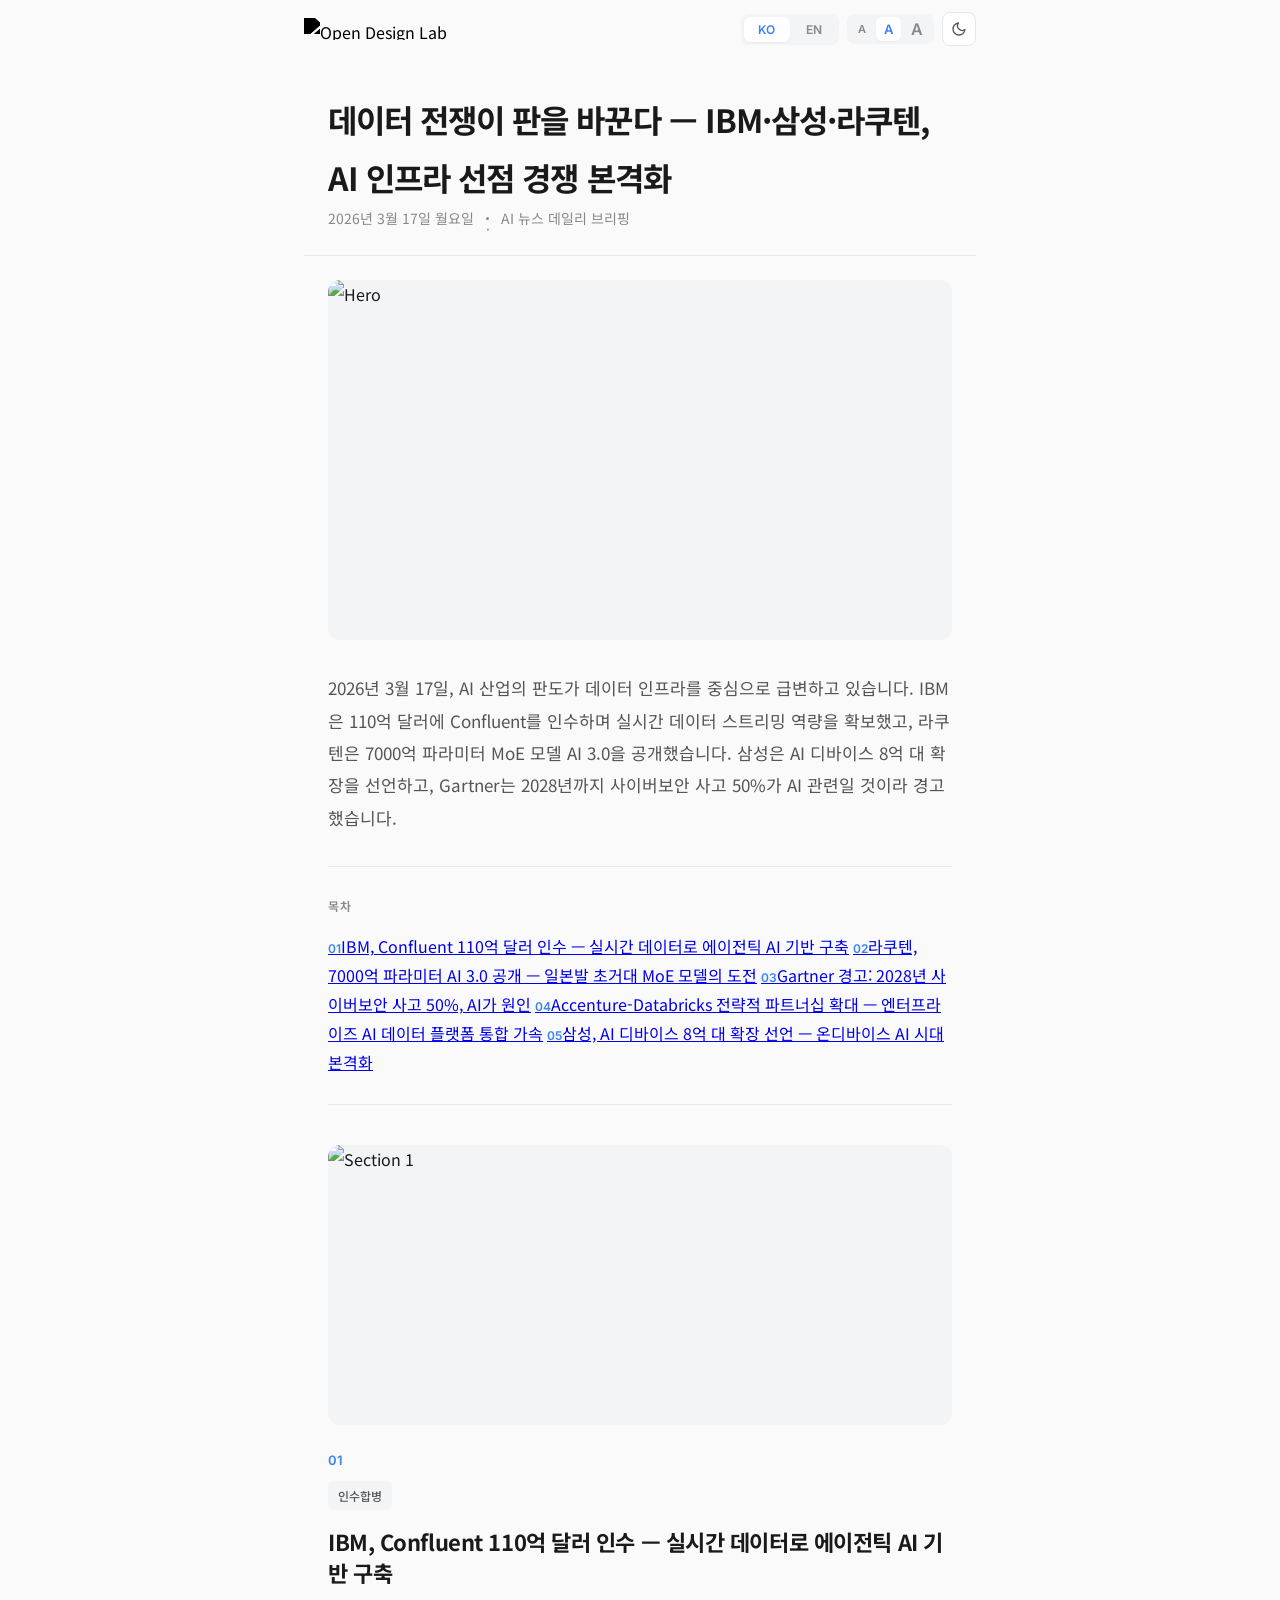
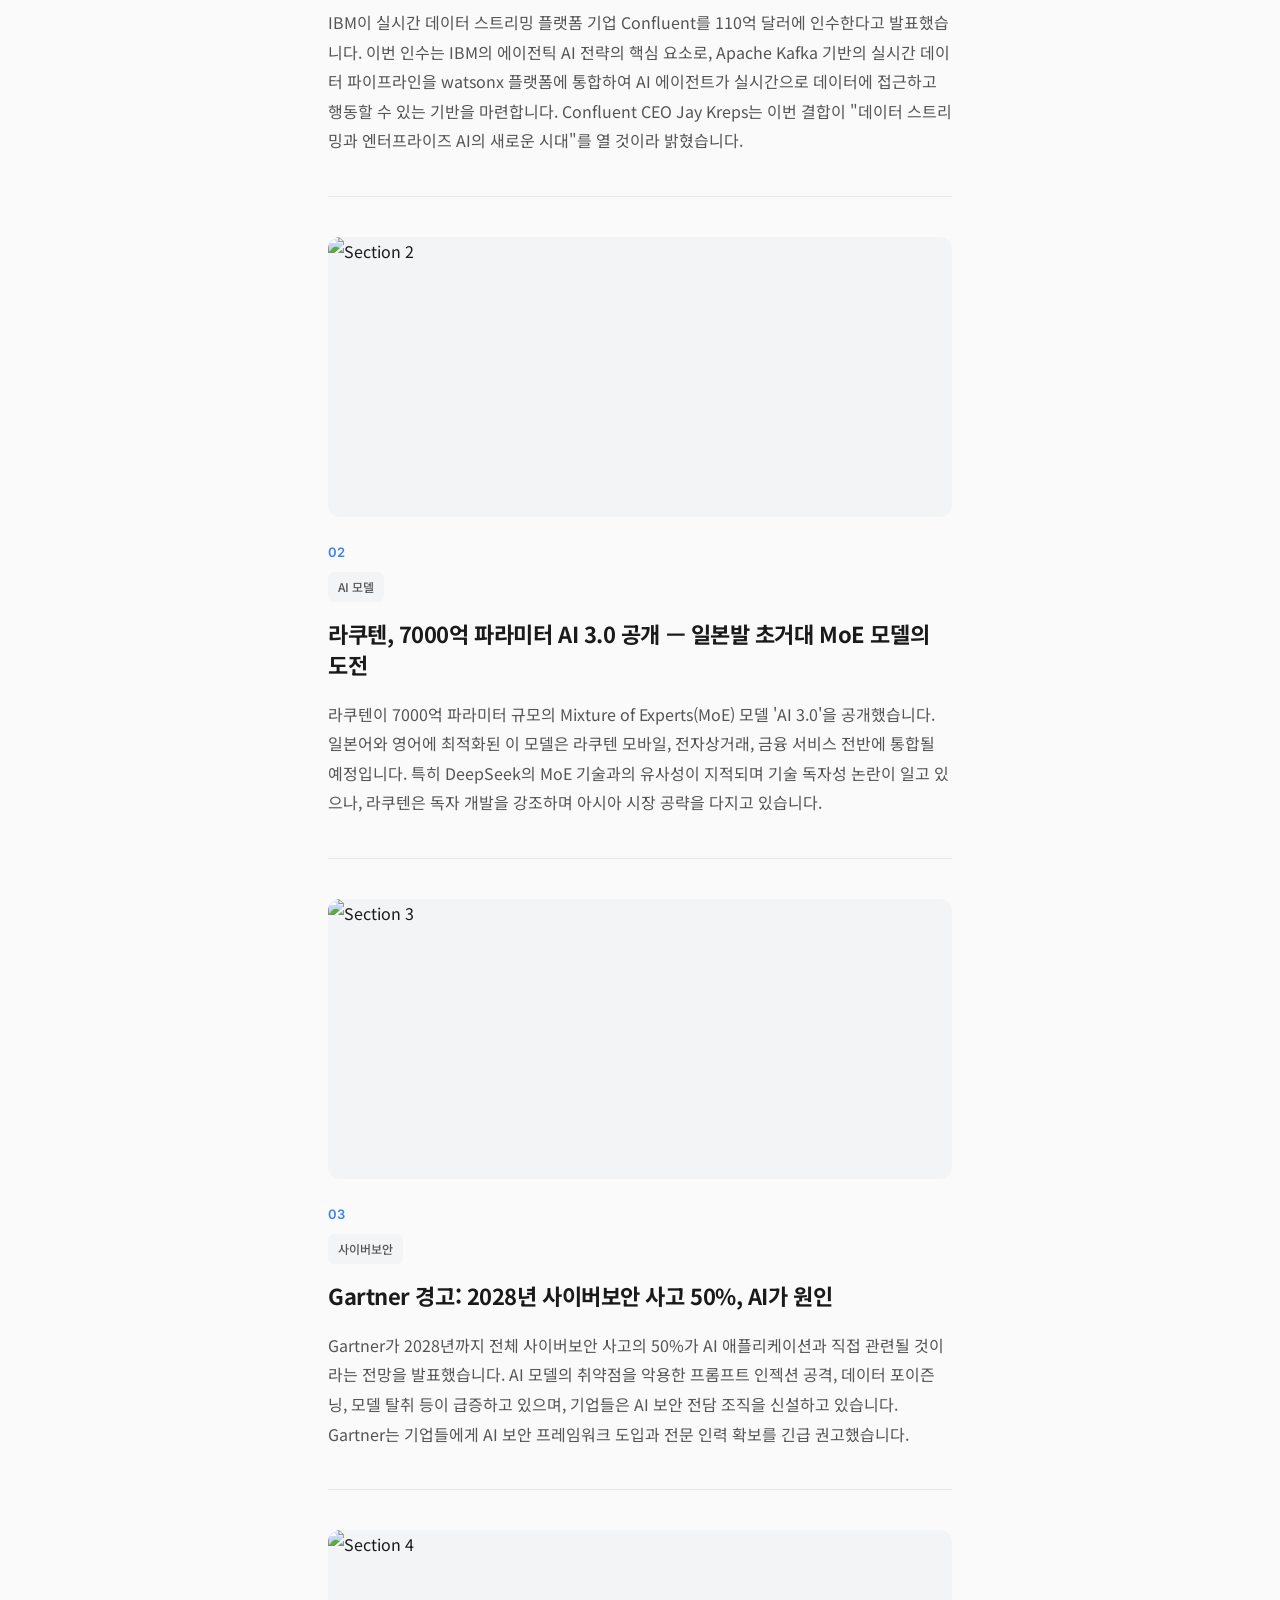
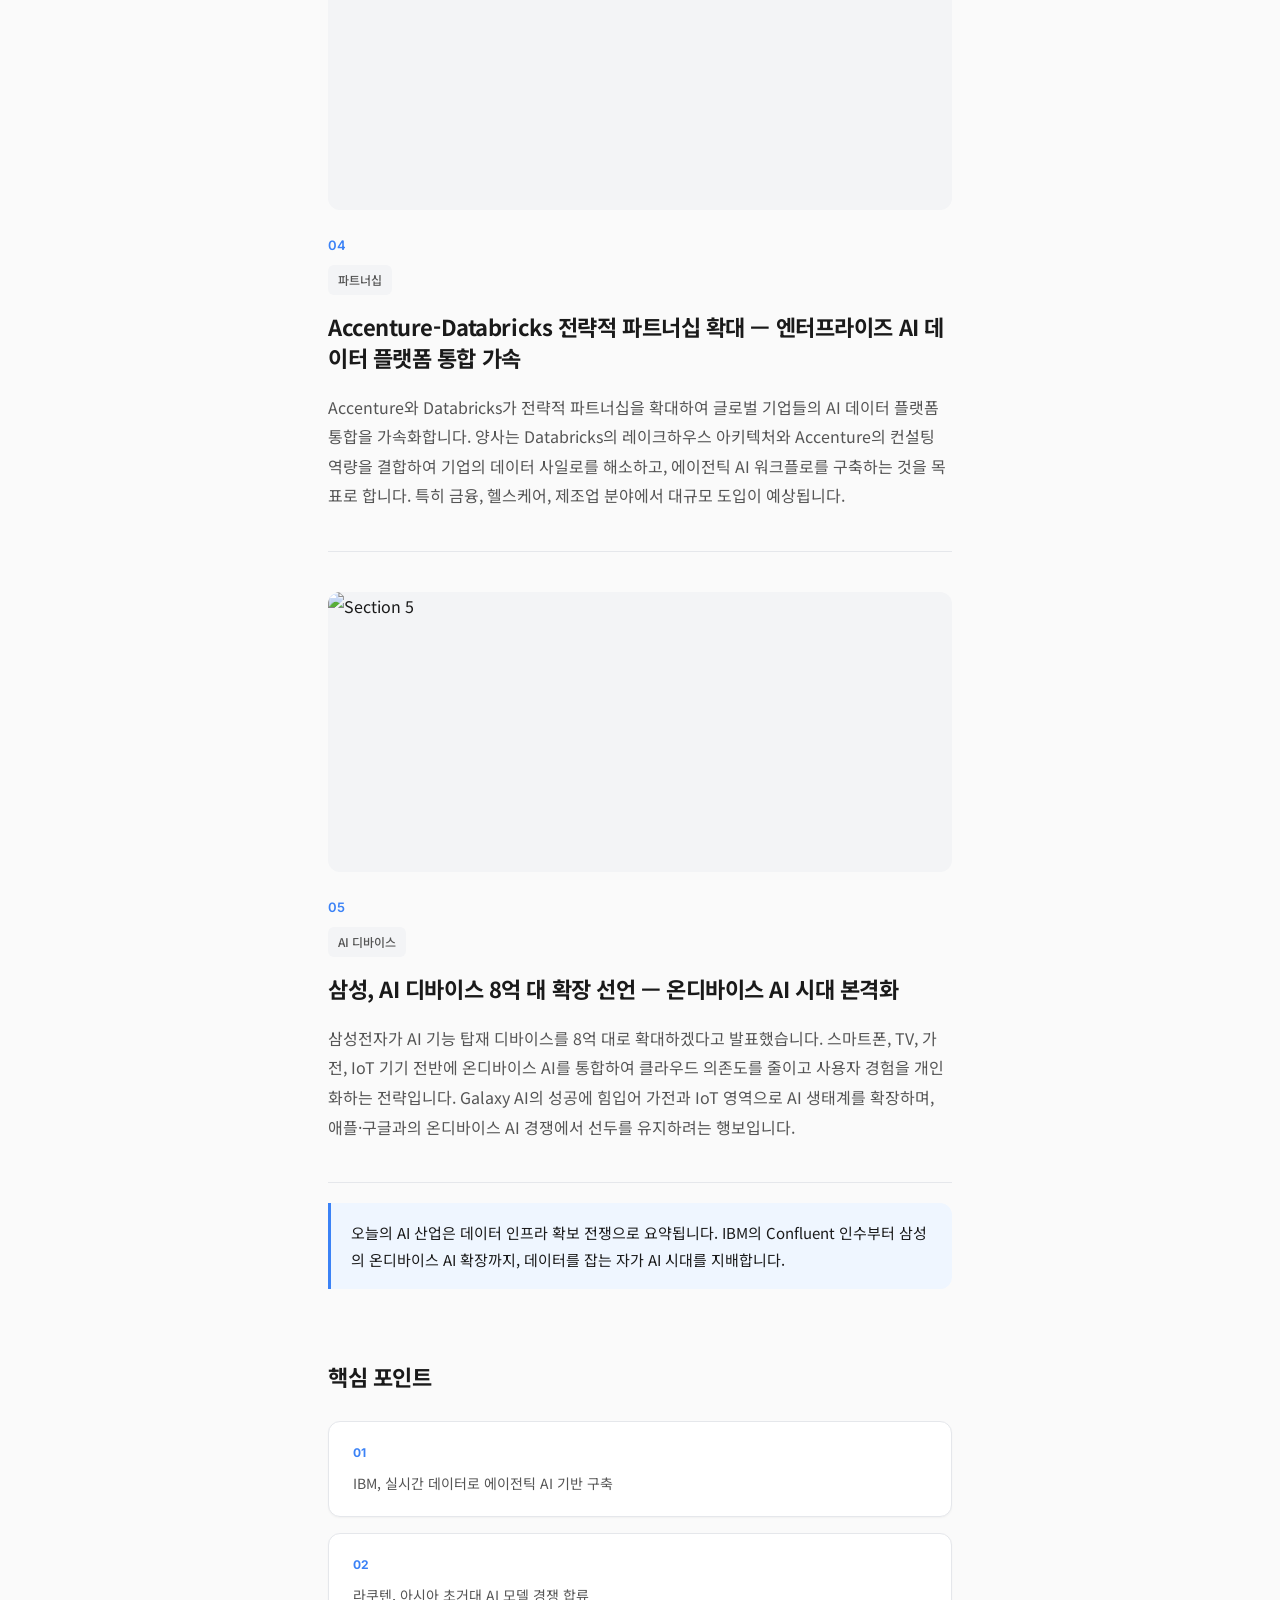
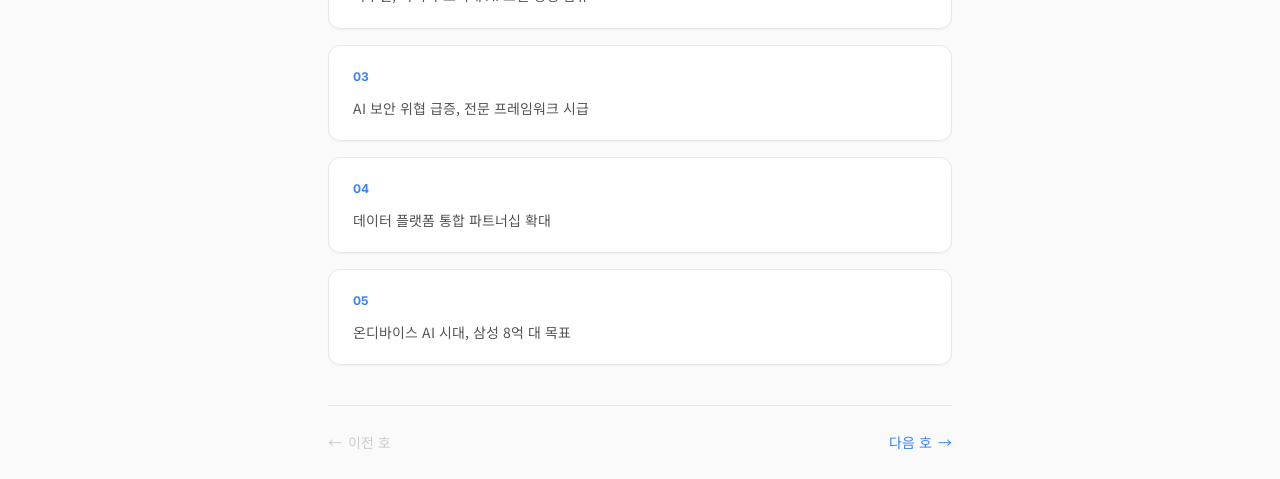
==== 2026_03_17_AI_Daily.html @ b3a2ff87 "Add Mar 17 newsletter" ====
<!DOCTYPE html>
<html lang="ko">
<head>
  <meta charset="UTF-8">
  <meta name="viewport" content="width=device-width, initial-scale=1.0">
  <title>데이터 전쟁이 판을 바꾼다 — IBM·삼성·라쿠텐, AI 인프라 선점 경쟁 본격화 | 2026.3.17</title>
  <script>
    (function(){
      var t = localStorage.getItem('odl-theme') || (window.matchMedia('(prefers-color-scheme: dark)').matches ? 'dark' : 'light');
      document.documentElement.setAttribute('data-theme', t);
    })();
  </script>
  <style>
    @import url('https://fonts.googleapis.com/css2?family=Noto+Sans+KR:wght@300;400;500;600;700&family=Inter:wght@300;400;500;600;700&display=swap');

    :root, [data-theme="light"] {
      --bg: #fafafa; --surface: #ffffff; --text-primary: #1a1a1a; --text-secondary: #555555;
      --text-tertiary: #888888; --accent: #3b82f6; --accent-light: #eff6ff; --border: #e5e7eb;
      --tag-bg: #f3f4f6; --radius: 12px; --shadow-sm: 0 1px 2px rgba(0,0,0,0.04);
      --shadow-md: 0 4px 16px rgba(0,0,0,0.06); --img-brightness: 1;
    }
    [data-theme="dark"] {
      --bg: #111113; --surface: #1c1c1f; --text-primary: #e4e4e7; --text-secondary: #a1a1aa;
      --text-tertiary: #71717a; --accent: #60a5fa; --accent-light: rgba(96,165,250,0.1);
      --border: #27272a; --tag-bg: #27272a; --shadow-sm: 0 1px 2px rgba(0,0,0,0.2);
      --shadow-md: 0 4px 16px rgba(0,0,0,0.3); --img-brightness: 0.85;
    }

    * { margin: 0; padding: 0; box-sizing: border-box; }
    body { font-family: 'Noto Sans KR','Inter',-apple-system,BlinkMacSystemFont,sans-serif; background: var(--bg); color: var(--text-primary); line-height: 1.8; -webkit-font-smoothing: antialiased; transition: background 0.3s, color 0.3s; }
    .container { max-width: 720px; margin: 0 auto; padding: 0 24px; }

    .lang-toggle { display: flex; background: var(--tag-bg); border-radius: 8px; padding: 3px; gap: 2px; transition: background 0.3s; }
    .lang-btn { font-family: 'Inter',sans-serif; font-size: 12px; font-weight: 600; padding: 5px 14px; border: none; border-radius: 6px; cursor: pointer; background: transparent; color: var(--text-tertiary); transition: all 0.2s; letter-spacing: 0.02em; }
    .lang-btn.active { background: var(--surface); color: var(--accent); box-shadow: var(--shadow-sm); }
    .lang-btn:hover:not(.active) { color: var(--text-primary); }

    .theme-btn { width: 34px; height: 34px; border: 1px solid var(--border); border-radius: 8px; background: var(--surface); color: var(--text-secondary); cursor: pointer; display: flex; align-items: center; justify-content: center; transition: all 0.2s; flex-shrink: 0; }
    .theme-btn:hover { color: var(--accent); border-color: var(--accent); }
    .theme-btn svg { width: 16px; height: 16px; }
    .theme-icon-moon, .theme-icon-sun { display: none; }
    [data-theme="light"] .theme-icon-moon { display: block; }
    [data-theme="dark"] .theme-icon-sun { display: block; }

    .font-toggle { display: flex; background: var(--tag-bg); border-radius: 8px; padding: 3px; gap: 2px; transition: background 0.3s; }
    .font-btn { font-family: 'Inter',sans-serif; font-weight: 600; padding: 4px 8px; border: none; border-radius: 6px; cursor: pointer; background: transparent; color: var(--text-tertiary); transition: all 0.2s; line-height: 1; }
    .font-btn.active { background: var(--surface); color: var(--accent); box-shadow: var(--shadow-sm); }
    .font-btn:hover:not(.active) { color: var(--text-primary); }
    .font-btn-s { font-size: 11px; } .font-btn-m { font-size: 13px; } .font-btn-l { font-size: 16px; }
    html { font-size: 16px; } html.fs-small { font-size: 14px; } html.fs-medium { font-size: 16px; } html.fs-large { font-size: 18px; }

    .header-controls { display: flex; align-items: center; gap: 8px; }

    .topbar { position: sticky; top: 0; z-index: 1000; background: var(--bg); border-bottom: 1px solid transparent; transition: background 0.3s, border-color 0.25s, box-shadow 0.25s; }
    .topbar.scrolled { border-bottom-color: var(--border); box-shadow: 0 1px 8px rgba(0,0,0,0.06); }
    [data-theme="dark"] .topbar.scrolled { box-shadow: 0 1px 8px rgba(0,0,0,0.25); }
    .topbar-inner { max-width: 720px; margin: 0 auto; padding: 12px 24px; display: flex; align-items: center; justify-content: space-between; }
    .header-left { display: flex; align-items: center; gap: 12px; }

    .en { display: none; } .ko { display: inline; }
    p.en, div.en, h1.en, h2.en, h3.en, li.en, span.en { display: none; }
    p.ko, div.ko, h1.ko, h2.ko, h3.ko, li.ko, span.ko { display: block; }
    span.ko { display: inline; } h1.ko, h2.ko, h3.ko { display: block; }
    body.lang-en .en { display: inline; } body.lang-en .ko { display: none !important; }
    body.lang-en p.en, body.lang-en div.en, body.lang-en h1.en, body.lang-en h2.en, body.lang-en h3.en { display: block; }
    body.lang-en li.en { display: flex; } body.lang-en span.en { display: inline; }
    body.lang-en p.ko, body.lang-en div.ko, body.lang-en h1.ko, body.lang-en h2.ko, body.lang-en h3.ko, body.lang-en li.ko, body.lang-en span.ko { display: none !important; }

    header { border-bottom: 1px solid var(--border); padding: 32px 0 24px; }
    .header-top { display: flex; align-items: center; justify-content: space-between; margin-bottom: 24px; }
    .logo { display: flex; align-items: center; text-decoration: none; }
    .logo img { height: 22px; width: auto; transition: filter 0.3s; }
    [data-theme="light"] .logo img { filter: brightness(0) saturate(100%); }
    [data-theme="dark"] .logo img { filter: none; }
.header-title { font-size: 2rem; font-weight: 700; line-height: 1.3; letter-spacing: -0.03em; margin-bottom: 12px; }
    .header-meta { font-size: 14px; color: var(--text-tertiary); display: flex; align-items: center; gap: 12px; }
    .header-meta .dot { width: 3px; height: 3px; border-radius: 50%; background: var(--text-tertiary); }

    .lead { padding: 32px 0; border-bottom: 1px solid var(--border); }
    .lead p { font-size: 1.0625rem; color: var(--text-secondary); line-height: 1.9; }
    .toc { padding: 28px 0; border-bottom: 1px solid var(--border); }
    .toc-title { font-size: 12px; font-weight: 600; text-transform: uppercase; letter-spacing: 0.08em; color: var(--text-tertiary); margin-bottom: 16px; }
    .toc-list { list-style: none; display: flex; flex-direction: column; gap: 10px; }
    .toc-list li { display: flex; align-items: baseline; gap: 12px; }
    .toc-num { font-family: 'Inter',sans-serif; font-size: 12px; font-weight: 600; color: var(--accent); min-width: 20px; }
    .toc-list a { font-size: 0.9375rem; color: var(--text-primary); text-decoration: none; transition: color 0.15s; }
    .toc-list a:hover { color: var(--accent); }
    .section { padding: 40px 0; border-bottom: 1px solid var(--border); }
    .section:last-of-type { border-bottom: none; }
    .section-num { font-family: 'Inter',sans-serif; font-size: 13px; font-weight: 600; color: var(--accent); margin-bottom: 8px; }
    .section h2 { font-size: 1.375rem; font-weight: 700; letter-spacing: -0.02em; margin-bottom: 20px; line-height: 1.4; }
    .section p { font-size: 1rem; color: var(--text-secondary); margin-bottom: 16px; line-height: 1.85; }
    .section p:last-child { margin-bottom: 0; }
    .highlight-box { background: var(--accent-light); border-left: 3px solid var(--accent); padding: 16px 20px; border-radius: 0 var(--radius) var(--radius) 0; margin: 20px 0; transition: background 0.3s; }
    .highlight-box p { color: var(--text-primary); font-size: 0.9375rem; margin-bottom: 0; }
    .tag-row { display: flex; flex-wrap: wrap; gap: 8px; margin-bottom: 16px; }
    .tag { font-size: 12px; font-weight: 500; color: var(--text-secondary); background: var(--tag-bg); padding: 4px 10px; border-radius: 6px; }
    .takeaway { padding: 48px 0 40px; }
    .takeaway h2 { font-size: 1.375rem; font-weight: 700; letter-spacing: -0.02em; margin-bottom: 24px; }
    .takeaway-grid { display: grid; gap: 16px; }
    .takeaway-card { background: var(--surface); border: 1px solid var(--border); border-radius: var(--radius); padding: 20px 24px; box-shadow: var(--shadow-sm); transition: background 0.3s, border-color 0.3s, box-shadow 0.3s; }
    .takeaway-card .card-num { font-family: 'Inter',sans-serif; font-size: 12px; font-weight: 700; color: var(--accent); margin-bottom: 8px; }
    .takeaway-card h3 { font-size: 1rem; font-weight: 600; margin-bottom: 8px; line-height: 1.4; }
    .takeaway-card p { font-size: 0.875rem; color: var(--text-secondary); line-height: 1.75; }
    footer { border-top: 1px solid var(--border); padding: 32px 0; text-align: center; }
    footer p { font-size: 13px; color: var(--text-tertiary); line-height: 1.7; }
    footer a { color: var(--accent); text-decoration: none; }
    .nav-issues { display: flex; justify-content: space-between; align-items: center; padding: 24px 0; border-top: 1px solid var(--border); margin-top: 0; }
    .nav-link { font-size: 14px; color: var(--accent); text-decoration: none; display: flex; align-items: center; gap: 6px; transition: opacity 0.2s; }
    .nav-link:hover { opacity: 0.7; }
    .nav-link.disabled { color: var(--text-tertiary); pointer-events: none; opacity: 0.4; }
    .section-img { width: 100%; height: 280px; object-fit: cover; border-radius: var(--radius); margin-bottom: 24px; display: block; background: var(--tag-bg); filter: brightness(var(--img-brightness)); transition: filter 0.3s; }
    .hero-img { width: 100%; height: 360px; object-fit: cover; border-radius: var(--radius); margin-top: 24px; display: block; background: var(--tag-bg); filter: brightness(var(--img-brightness)); transition: filter 0.3s; }
    @media (max-width: 640px) {
      .container { padding: 0 16px; }
      .header-title { font-size: 1.5rem; }
      .section h2 { font-size: 1.1875rem; }
      .header-meta { flex-wrap: wrap; gap: 8px; }
      .header-meta .dot { display: none; }
      .section-img { height: 200px; }
      .hero-img { height: 240px; }
      .header-left { gap: 8px; }
      .topbar-inner { padding: 10px 16px; }
    }
  </style>
</head>
<body>

<div class="topbar" id="topbar">
  <div class="topbar-inner">
    <div class="header-left">
      <a href="AI_Daily_Archive.html" class="logo"><img src="https://opendesignlab.com/images/logo-gnb-white.svg" alt="Open Design Lab"></a>
      </div>
    <div class="header-controls">
      <div class="lang-toggle">
        <button class="lang-btn active" id="btn-ko" onclick="setLang('ko')">KO</button>
        <button class="lang-btn" id="btn-en" onclick="setLang('en')">EN</button>
      </div>
      <div class="font-toggle">
        <button class="font-btn font-btn-s" id="fs-s" onclick="setFontSize('small')">A</button>
        <button class="font-btn font-btn-m active" id="fs-m" onclick="setFontSize('medium')">A</button>
        <button class="font-btn font-btn-l" id="fs-l" onclick="setFontSize('large')">A</button>
      </div>
      <button class="theme-btn" onclick="toggleTheme()" aria-label="Toggle dark mode">
        <svg class="theme-icon-moon" viewBox="0 0 24 24" fill="none" stroke="currentColor" stroke-width="2" stroke-linecap="round" stroke-linejoin="round"><path d="M21 12.79A9 9 0 1111.21 3 7 7 0 0021 12.79z"/></svg>
        <svg class="theme-icon-sun" viewBox="0 0 24 24" fill="none" stroke="currentColor" stroke-width="2" stroke-linecap="round" stroke-linejoin="round"><circle cx="12" cy="12" r="5"/><line x1="12" y1="1" x2="12" y2="3"/><line x1="12" y1="21" x2="12" y2="23"/><line x1="4.22" y1="4.22" x2="5.64" y2="5.64"/><line x1="18.36" y1="18.36" x2="19.78" y2="19.78"/><line x1="1" y1="12" x2="3" y2="12"/><line x1="21" y1="12" x2="23" y2="12"/><line x1="4.22" y1="19.78" x2="5.64" y2="18.36"/><line x1="18.36" y1="5.64" x2="19.78" y2="4.22"/></svg>
      </button>
    </div>
  </div>
</div>

<div class="container">

  <header>
      <div class="container">
        <h1>
          <span class="header-title ko">데이터 전쟁이 판을 바꾼다 — IBM·삼성·라쿠텐, AI 인프라 선점 경쟁 본격화</span>
          <span class="header-title en">The Data War Reshapes the Board — IBM, Samsung & Rakuten Escalate AI Infra Race</span>
        </h1>
        <div class="header-meta">
          <span class="ko">2026년 3월 17일 월요일</span>
          <span class="en">Monday, March 17, 2026</span>
          <span class="dot">·</span>
          <span class="ko">AI 뉴스 데일리 브리핑</span>
          <span class="en">AI News Daily Briefing</span>
        </div>
      </div>
    </header>

    <main>
      <div class="container">
        <img class="hero-img" src="https://images.pexels.com/photos/3861969/pexels-photo-3861969.jpeg?auto=compress&cs=tinysrgb&w=1200" alt="Hero">

        <div class="lead">
          <p>
            <span class="ko">2026년 3월 17일, AI 산업의 판도가 데이터 인프라를 중심으로 급변하고 있습니다. IBM은 110억 달러에 Confluent를 인수하며 실시간 데이터 스트리밍 역량을 확보했고, 라쿠텐은 7000억 파라미터 MoE 모델 AI 3.0을 공개했습니다. 삼성은 AI 디바이스 8억 대 확장을 선언하고, Gartner는 2028년까지 사이버보안 사고 50%가 AI 관련일 것이라 경고했습니다.</span>
            <span class="en">On March 17, 2026, the AI landscape is shifting around data infrastructure. IBM acquired Confluent for $11B for real-time data streaming, Rakuten unveiled its 700B-parameter MoE model AI 3.0, Samsung expanded AI device reach to 800M units, and Gartner warns 50% of cybersecurity incidents will be AI-related by 2028.</span>
          </p>
        </div>

        <div class="toc">
          <div class="toc-title ko">목차</div>
          <div class="toc-title en">Contents</div>
          <nav>
            <div class="ko">
              <a href="#s1"><span class="toc-num">01</span>IBM, Confluent 110억 달러 인수 — 실시간 데이터로 에이전틱 AI 기반 구축</a>
              <a href="#s2"><span class="toc-num">02</span>라쿠텐, 7000억 파라미터 AI 3.0 공개 — 일본발 초거대 MoE 모델의 도전</a>
              <a href="#s3"><span class="toc-num">03</span>Gartner 경고: 2028년 사이버보안 사고 50%, AI가 원인</a>
              <a href="#s4"><span class="toc-num">04</span>Accenture-Databricks 전략적 파트너십 확대 — 엔터프라이즈 AI 데이터 플랫폼 통합 가속</a>
              <a href="#s5"><span class="toc-num">05</span>삼성, AI 디바이스 8억 대 확장 선언 — 온디바이스 AI 시대 본격화</a>
            </div>
            <div class="en">
              <a href="#s1"><span class="toc-num">01</span>IBM Acquires Confluent for $11B — Building Agentic AI on Real-Time Data</a>
              <a href="#s2"><span class="toc-num">02</span>Rakuten Unveils 700B-Parameter AI 3.0 — Japan's Bold MoE Model Challenge</a>
              <a href="#s3"><span class="toc-num">03</span>Gartner Warns: 50% of Cybersecurity Incidents Will Be AI-Driven by 2028</a>
              <a href="#s4"><span class="toc-num">04</span>Accenture-Databricks Expand Strategic Partnership — Accelerating Enterprise AI Data Platforms</a>
              <a href="#s5"><span class="toc-num">05</span>Samsung Declares 800M AI Device Expansion — On-Device AI Era Begins</a>
            </div>
          </nav>
        </div>


        <div class="section" id="s1">
          <img class="section-img" src="https://images.pexels.com/photos/325229/pexels-photo-325229.jpeg?auto=compress&cs=tinysrgb&w=1200" alt="Section 1">
          <div class="section-num">01</div>
          <div class="tag-row">
            <span class="tag ko">인수합병</span>
            <span class="tag en">M&A</span>
          </div>
          <h2>
            <span class="ko">IBM, Confluent 110억 달러 인수 — 실시간 데이터로 에이전틱 AI 기반 구축</span>
            <span class="en">IBM Acquires Confluent for $11B — Building Agentic AI on Real-Time Data</span>
          </h2>
          <p>
            <span class="ko">IBM이 실시간 데이터 스트리밍 플랫폼 기업 Confluent를 110억 달러에 인수한다고 발표했습니다. 이번 인수는 IBM의 에이전틱 AI 전략의 핵심 요소로, Apache Kafka 기반의 실시간 데이터 파이프라인을 watsonx 플랫폼에 통합하여 AI 에이전트가 실시간으로 데이터에 접근하고 행동할 수 있는 기반을 마련합니다. Confluent CEO Jay Kreps는 이번 결합이 "데이터 스트리밍과 엔터프라이즈 AI의 새로운 시대"를 열 것이라 밝혔습니다.</span>
            <span class="en">IBM announced the acquisition of real-time data streaming platform Confluent for $11 billion. The deal is central to IBM's agentic AI strategy, integrating Apache Kafka-based real-time data pipelines into the watsonx platform so AI agents can access and act on data in real time. Confluent CEO Jay Kreps said the combination will open "a new era of data streaming and enterprise AI."</span>
          </p>
        </div>


        <div class="section" id="s2">
          <img class="section-img" src="https://images.pexels.com/photos/8386440/pexels-photo-8386440.jpeg?auto=compress&cs=tinysrgb&w=1200" alt="Section 2">
          <div class="section-num">02</div>
          <div class="tag-row">
            <span class="tag ko">AI 모델</span>
            <span class="tag en">AI Models</span>
          </div>
          <h2>
            <span class="ko">라쿠텐, 7000억 파라미터 AI 3.0 공개 — 일본발 초거대 MoE 모델의 도전</span>
            <span class="en">Rakuten Unveils 700B-Parameter AI 3.0 — Japan's Bold MoE Model Challenge</span>
          </h2>
          <p>
            <span class="ko">라쿠텐이 7000억 파라미터 규모의 Mixture of Experts(MoE) 모델 'AI 3.0'을 공개했습니다. 일본어와 영어에 최적화된 이 모델은 라쿠텐 모바일, 전자상거래, 금융 서비스 전반에 통합될 예정입니다. 특히 DeepSeek의 MoE 기술과의 유사성이 지적되며 기술 독자성 논란이 일고 있으나, 라쿠텐은 독자 개발을 강조하며 아시아 시장 공략을 다지고 있습니다.</span>
            <span class="en">Rakuten unveiled its 700 billion parameter Mixture of Experts (MoE) model 'AI 3.0'. Optimized for Japanese and English, the model will be integrated across Rakuten Mobile, e-commerce, and financial services. While similarities with DeepSeek's MoE technology have sparked originality debates, Rakuten emphasizes independent development and eyes Asia-Pacific market dominance.</span>
          </p>
        </div>


        <div class="section" id="s3">
          <img class="section-img" src="https://images.pexels.com/photos/5380642/pexels-photo-5380642.jpeg?auto=compress&cs=tinysrgb&w=1200" alt="Section 3">
          <div class="section-num">03</div>
          <div class="tag-row">
            <span class="tag ko">사이버보안</span>
            <span class="tag en">Cybersecurity</span>
          </div>
          <h2>
            <span class="ko">Gartner 경고: 2028년 사이버보안 사고 50%, AI가 원인</span>
            <span class="en">Gartner Warns: 50% of Cybersecurity Incidents Will Be AI-Driven by 2028</span>
          </h2>
          <p>
            <span class="ko">Gartner가 2028년까지 전체 사이버보안 사고의 50%가 AI 애플리케이션과 직접 관련될 것이라는 전망을 발표했습니다. AI 모델의 취약점을 악용한 프롬프트 인젝션 공격, 데이터 포이즌닝, 모델 탈취 등이 급증하고 있으며, 기업들은 AI 보안 전담 조직을 신설하고 있습니다. Gartner는 기업들에게 AI 보안 프레임워크 도입과 전문 인력 확보를 긴급 권고했습니다.</span>
            <span class="en">Gartner predicts that 50% of all cybersecurity incidents will be directly related to AI applications by 2028. Prompt injection attacks, data poisoning, and model theft are surging, prompting companies to establish dedicated AI security teams. Gartner urgently recommends adopting AI security frameworks and securing specialized talent.</span>
          </p>
        </div>


        <div class="section" id="s4">
          <img class="section-img" src="https://images.pexels.com/photos/3184291/pexels-photo-3184291.jpeg?auto=compress&cs=tinysrgb&w=1200" alt="Section 4">
          <div class="section-num">04</div>
          <div class="tag-row">
            <span class="tag ko">파트너십</span>
            <span class="tag en">Partnership</span>
          </div>
          <h2>
            <span class="ko">Accenture-Databricks 전략적 파트너십 확대 — 엔터프라이즈 AI 데이터 플랫폼 통합 가속</span>
            <span class="en">Accenture-Databricks Expand Strategic Partnership — Accelerating Enterprise AI Data Platforms</span>
          </h2>
          <p>
            <span class="ko">Accenture와 Databricks가 전략적 파트너십을 확대하여 글로벌 기업들의 AI 데이터 플랫폼 통합을 가속화합니다. 양사는 Databricks의 레이크하우스 아키텍처와 Accenture의 컨설팅 역량을 결합하여 기업의 데이터 사일로를 해소하고, 에이전틱 AI 워크플로를 구축하는 것을 목표로 합니다. 특히 금융, 헬스케어, 제조업 분야에서 대규모 도입이 예상됩니다.</span>
            <span class="en">Accenture and Databricks expanded their strategic partnership to accelerate enterprise AI data platform integration globally. The duo combines Databricks' lakehouse architecture with Accenture's consulting capabilities to break down data silos and build agentic AI workflows, with large-scale deployments expected in finance, healthcare, and manufacturing.</span>
          </p>
        </div>


        <div class="section" id="s5">
          <img class="section-img" src="https://images.pexels.com/photos/1092644/pexels-photo-1092644.jpeg?auto=compress&cs=tinysrgb&w=1200" alt="Section 5">
          <div class="section-num">05</div>
          <div class="tag-row">
            <span class="tag ko">AI 디바이스</span>
            <span class="tag en">AI Devices</span>
          </div>
          <h2>
            <span class="ko">삼성, AI 디바이스 8억 대 확장 선언 — 온디바이스 AI 시대 본격화</span>
            <span class="en">Samsung Declares 800M AI Device Expansion — On-Device AI Era Begins</span>
          </h2>
          <p>
            <span class="ko">삼성전자가 AI 기능 탑재 디바이스를 8억 대로 확대하겠다고 발표했습니다. 스마트폰, TV, 가전, IoT 기기 전반에 온디바이스 AI를 통합하여 클라우드 의존도를 줄이고 사용자 경험을 개인화하는 전략입니다. Galaxy AI의 성공에 힘입어 가전과 IoT 영역으로 AI 생태계를 확장하며, 애플·구글과의 온디바이스 AI 경쟁에서 선두를 유지하려는 행보입니다.</span>
            <span class="en">Samsung Electronics announced plans to expand AI-enabled devices to 800 million units. By integrating on-device AI across smartphones, TVs, appliances, and IoT devices, Samsung aims to reduce cloud dependency and personalize user experiences. Building on Galaxy AI's success, the company extends its AI ecosystem to home appliances and IoT, maintaining its lead in the on-device AI race against Apple and Google.</span>
          </p>
        </div>


        <div class="highlight-box">
          <p>
            <span class="ko">오늘의 AI 산업은 데이터 인프라 확보 전쟁으로 요약됩니다. IBM의 Confluent 인수부터 삼성의 온디바이스 AI 확장까지, 데이터를 잡는 자가 AI 시대를 지배합니다.</span>
            <span class="en">Today's AI industry is defined by the battle for data infrastructure. From IBM's Confluent acquisition to Samsung's on-device AI expansion, whoever controls the data pipeline will dominate the AI era.</span>
          </p>
        </div>

        <div class="takeaway">
          <h2>
            <span class="ko">핵심 포인트</span>
            <span class="en">Key Takeaways</span>
          </h2>
          <div class="takeaway-grid">

            <div class="takeaway-card">
              <div class="card-num">01</div>
              <p>
                <span class="ko">IBM, 실시간 데이터로 에이전틱 AI 기반 구축</span>
                <span class="en">IBM builds agentic AI foundation on real-time data</span>
              </p>
            </div>

            <div class="takeaway-card">
              <div class="card-num">02</div>
              <p>
                <span class="ko">라쿠텐, 아시아 초거대 AI 모델 경쟁 합류</span>
                <span class="en">Rakuten joins Asia's mega AI model race</span>
              </p>
            </div>

            <div class="takeaway-card">
              <div class="card-num">03</div>
              <p>
                <span class="ko">AI 보안 위협 급증, 전문 프레임워크 시급</span>
                <span class="en">AI security threats surge, frameworks urgently needed</span>
              </p>
            </div>

            <div class="takeaway-card">
              <div class="card-num">04</div>
              <p>
                <span class="ko">데이터 플랫폼 통합 파트너십 확대</span>
                <span class="en">Data platform partnerships accelerate integration</span>
              </p>
            </div>

            <div class="takeaway-card">
              <div class="card-num">05</div>
              <p>
                <span class="ko">온디바이스 AI 시대, 삼성 8억 대 목표</span>
                <span class="en">On-device AI era, Samsung targets 800M devices</span>
              </p>
            </div>
          </div>
        </div>

        <div class="nav-issues">
          <span class="nav-link disabled">← <span class="ko">이전 호</span><span class="en">Previous</span></span>
          <a href="2026_03_18_AI_Daily.html" class="nav-link"><span class="ko">다음 호</span><span class="en">Next</span> →</a>
        </div>
      </div>
    </main>

    <script>
    (function(){
      var t = localStorage.getItem('odl-theme') || (window.matchMedia('(prefers-color-scheme: dark)').matches ? 'dark' : 'light');
      document.documentElement.setAttribute('data-theme', t);
    })();
  </script>
  </body>
</html>
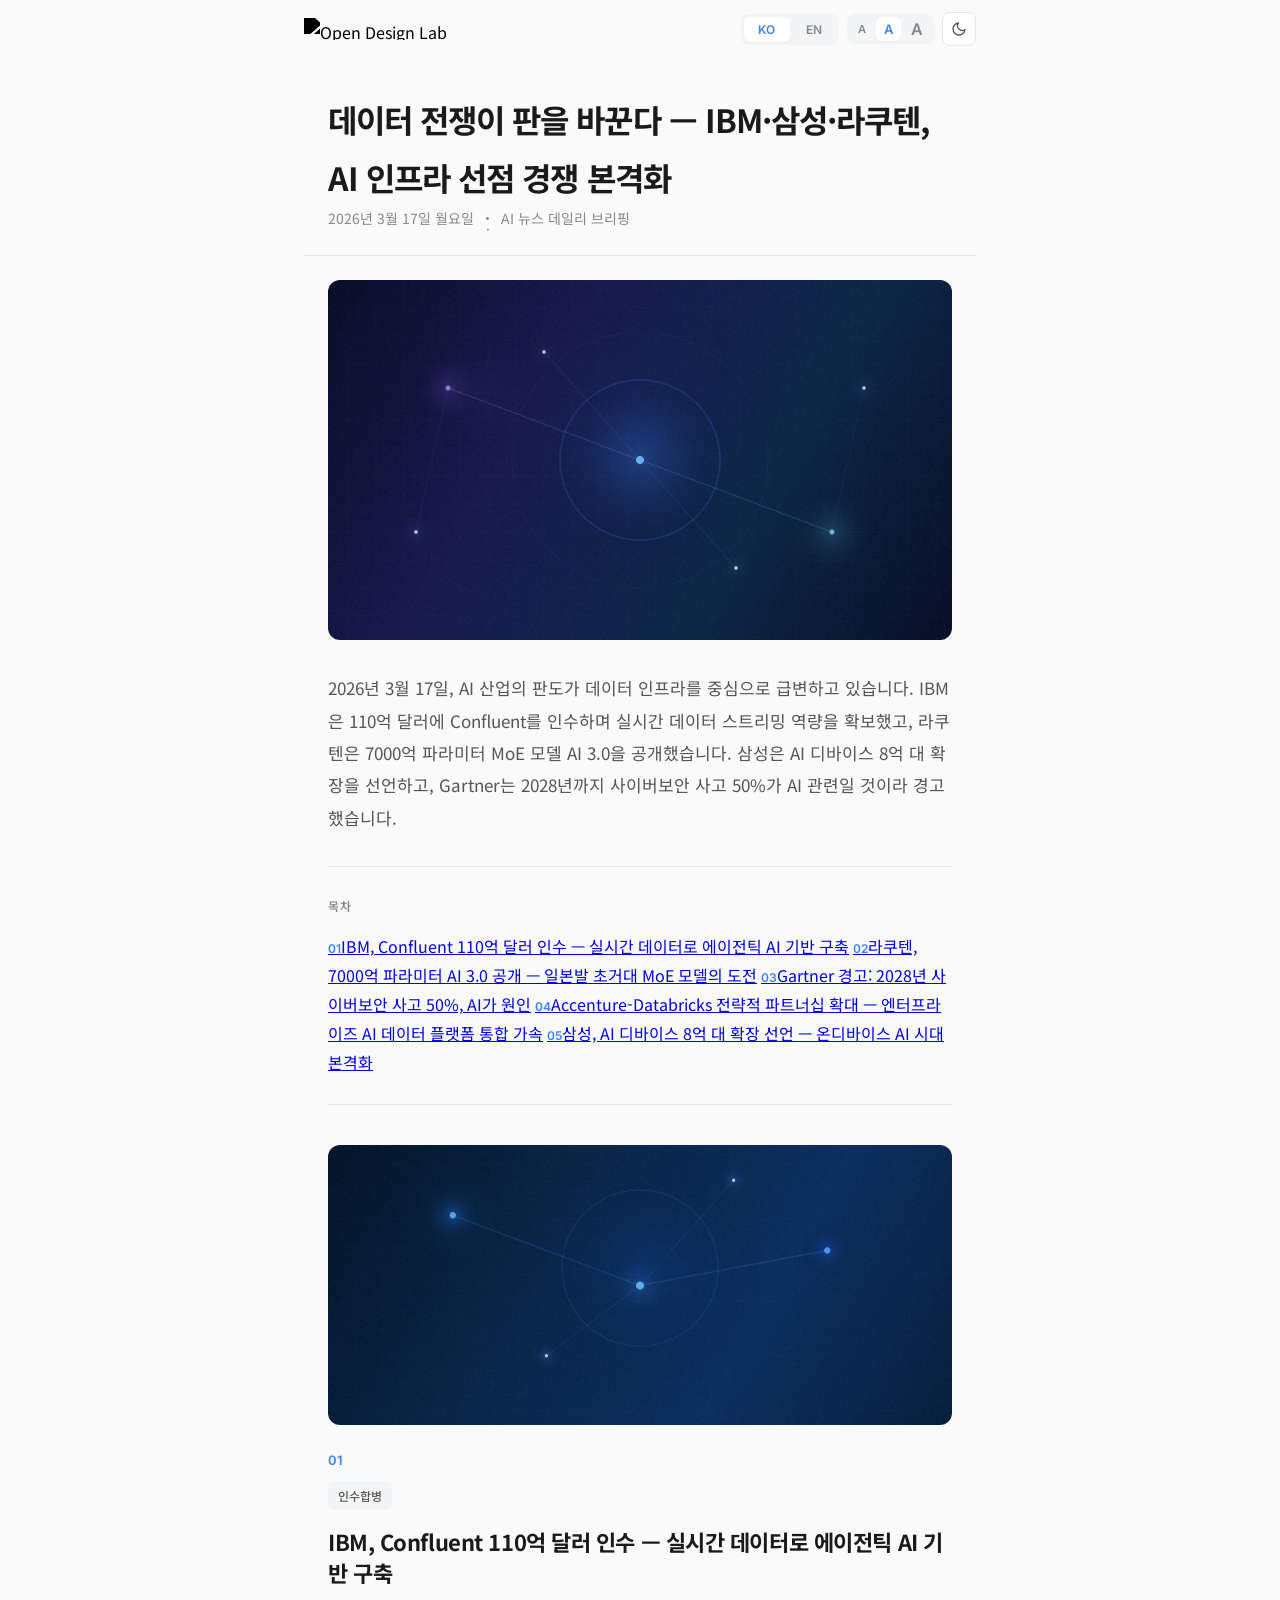
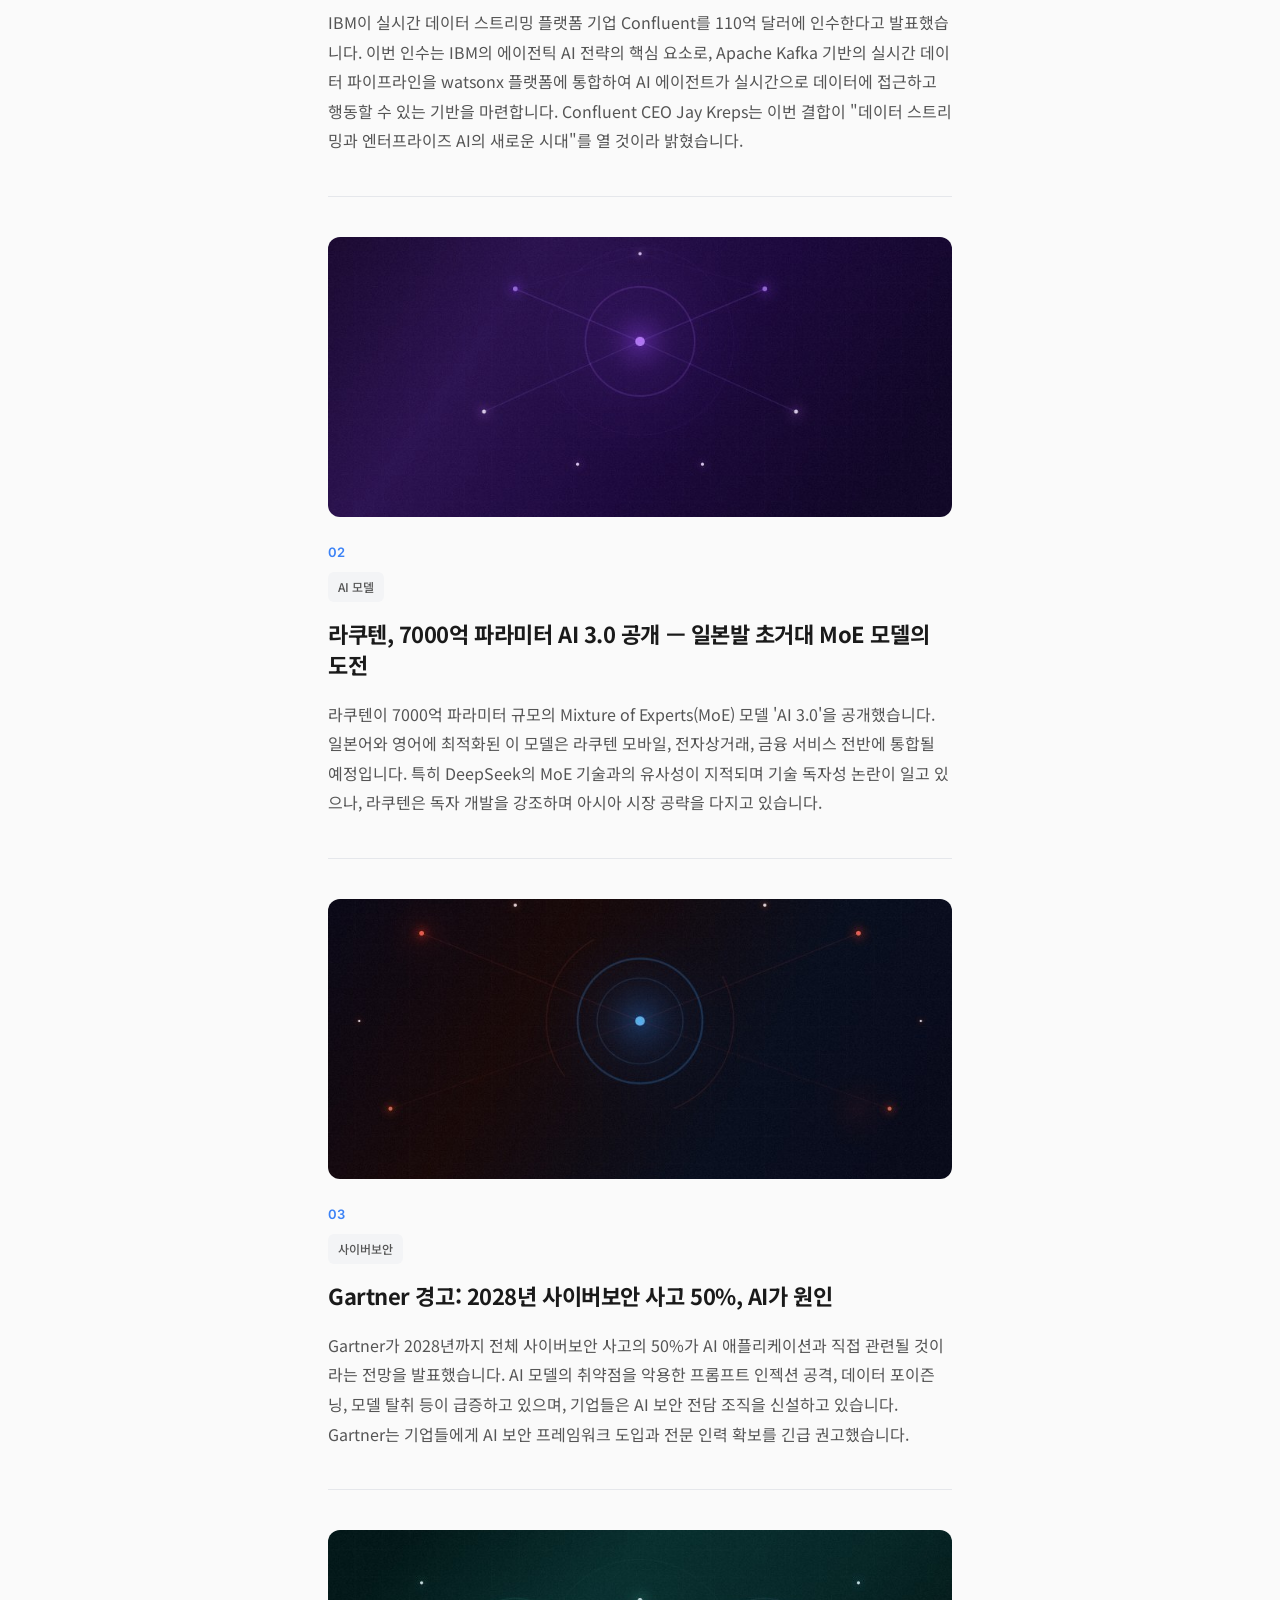
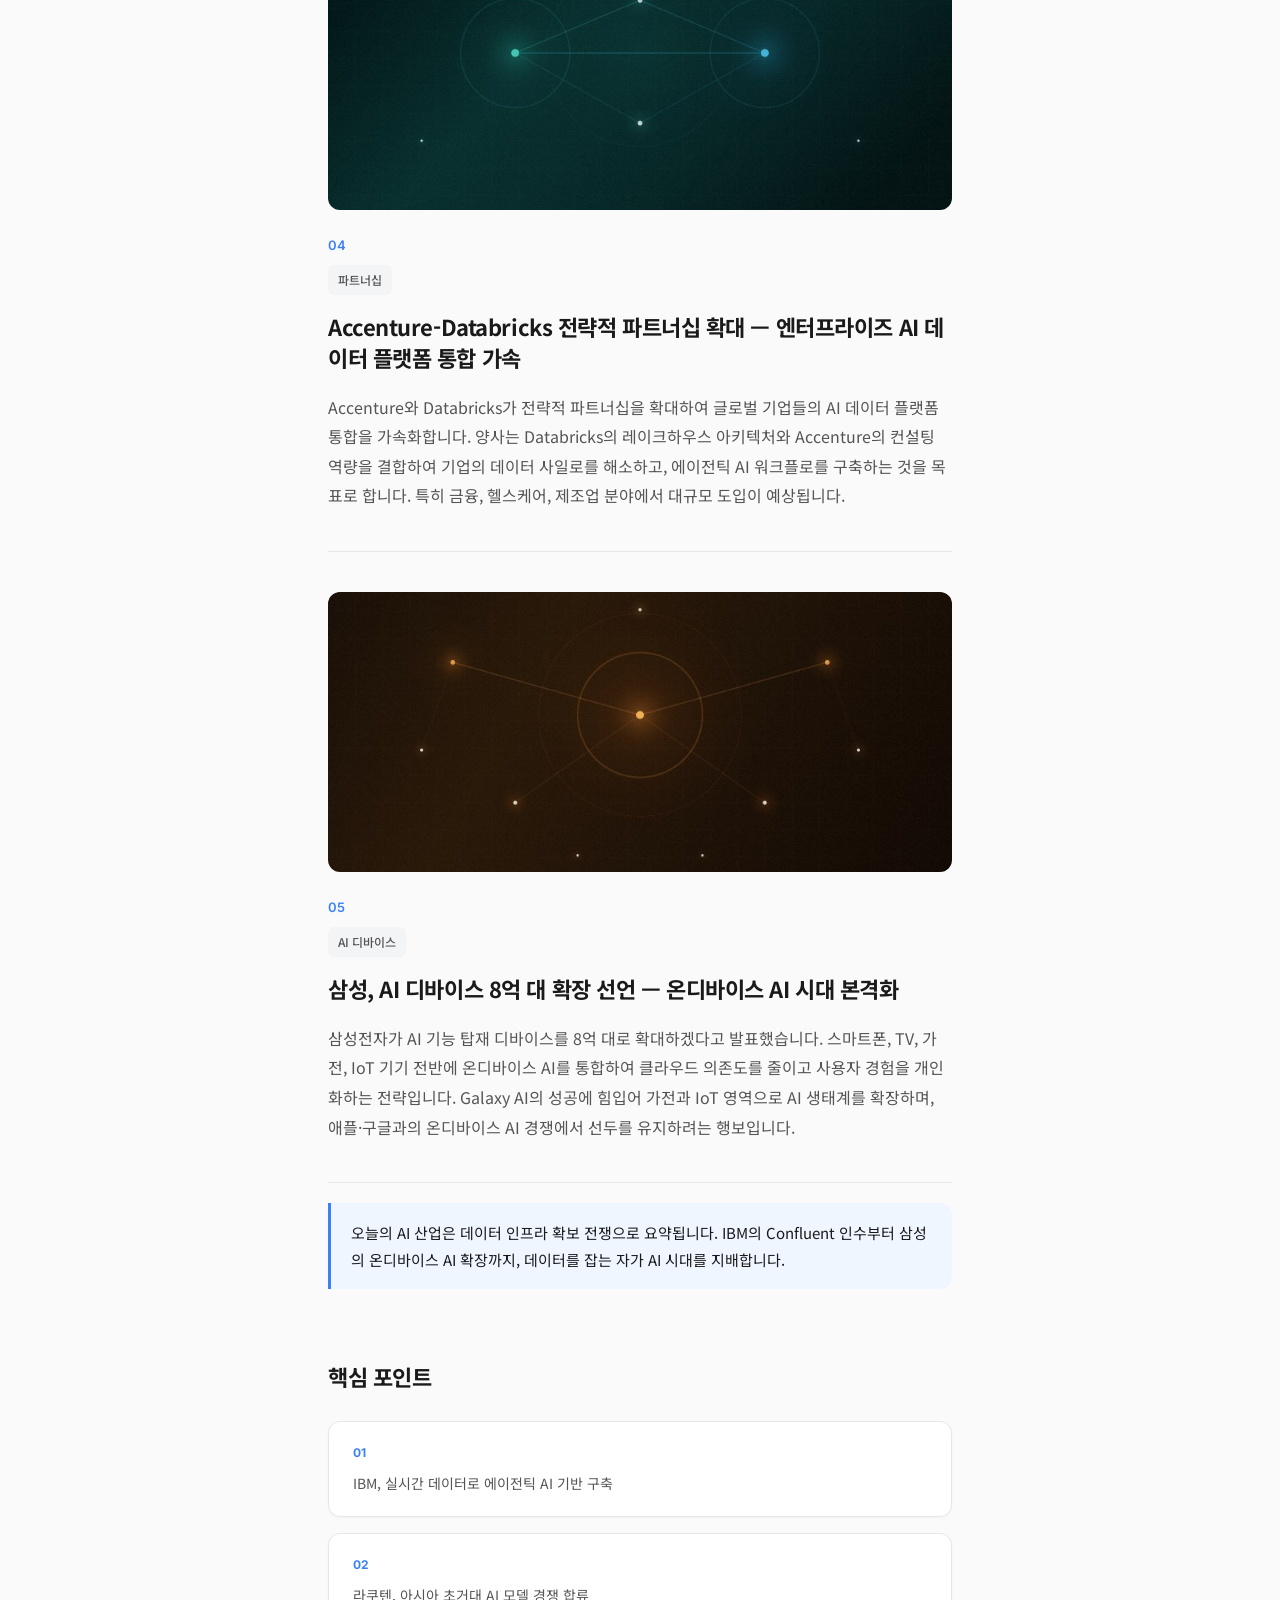
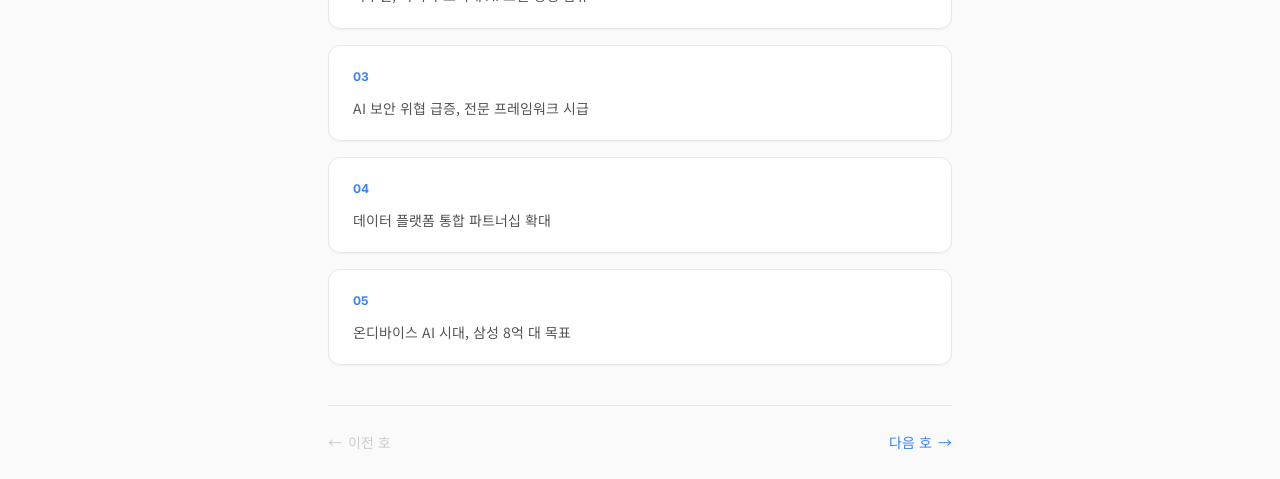
==== commit 930b9a7e: "Update Mar 17: replace stock images with custom graphics, add descriptive alt text and meta descript" ====
--- a/2026_03_17_AI_Daily.html
+++ b/2026_03_17_AI_Daily.html
@@ -4,6 +4,7 @@
   <meta charset="UTF-8">
   <meta name="viewport" content="width=device-width, initial-scale=1.0">
   <title>데이터 전쟁이 판을 바꾼다 — IBM·삼성·라쿠텐, AI 인프라 선점 경쟁 본격화 | 2026.3.17</title>
+    <meta name="description" content="AI Daily 2026년 3월 17일 - IBM의 Confluent 110억 달러 인수, 라쿠텐 AI 3.0 출시, 가트너 사이버보안 보고서, 액센추어-데이터브릭스 파트너십, 삼성 AI 디바이스 8억 대 보급">
   <script>
     (function(){
       var t = localStorage.getItem('odl-theme') || (window.matchMedia('(prefers-color-scheme: dark)').matches ? 'dark' : 'light');
@@ -169,7 +170,7 @@
 
     <main>
       <div class="container">
-        <img class="hero-img" src="https://images.pexels.com/photos/3861969/pexels-photo-3861969.jpeg?auto=compress&cs=tinysrgb&w=1200" alt="Hero">
+        <img class="hero-img" src="images/mar17_hero.jpg" alt="AI 인프라 경쟁을 상징하는 미래형 데이터 센터 커맨드룸">
 
         <div class="lead">
           <p>
@@ -201,7 +202,7 @@
 
 
         <div class="section" id="s1">
-          <img class="section-img" src="https://images.pexels.com/photos/325229/pexels-photo-325229.jpeg?auto=compress&cs=tinysrgb&w=1200" alt="Section 1">
+          <img class="section-img" src="images/mar17_s1.jpg" alt="IBM의 110억 달러 Confluent 인수를 상징하는 데이터 스트리밍 인프라">
           <div class="section-num">01</div>
           <div class="tag-row">
             <span class="tag ko">인수합병</span>
@@ -219,7 +220,7 @@
 
 
         <div class="section" id="s2">
-          <img class="section-img" src="https://images.pexels.com/photos/8386440/pexels-photo-8386440.jpeg?auto=compress&cs=tinysrgb&w=1200" alt="Section 2">
+          <img class="section-img" src="images/mar17_s2.jpg" alt="라쿠텐 AI 3.0 - 7000억 파라미터 MoE 모델과 뉴럴 네트워크">
           <div class="section-num">02</div>
           <div class="tag-row">
             <span class="tag ko">AI 모델</span>
@@ -237,7 +238,7 @@
 
 
         <div class="section" id="s3">
-          <img class="section-img" src="https://images.pexels.com/photos/5380642/pexels-photo-5380642.jpeg?auto=compress&cs=tinysrgb&w=1200" alt="Section 3">
+          <img class="section-img" src="images/mar17_s3.jpg" alt="가트너 사이버보안 보고서 - 위협으로부터 보호하는 디지털 실드">
           <div class="section-num">03</div>
           <div class="tag-row">
             <span class="tag ko">사이버보안</span>
@@ -255,7 +256,7 @@
 
 
         <div class="section" id="s4">
-          <img class="section-img" src="https://images.pexels.com/photos/3184291/pexels-photo-3184291.jpeg?auto=compress&cs=tinysrgb&w=1200" alt="Section 4">
+          <img class="section-img" src="images/mar17_s4.jpg" alt="액센추어-데이터브릭스 파트너십을 상징하는 데이터 플랫폼 융합">
           <div class="section-num">04</div>
           <div class="tag-row">
             <span class="tag ko">파트너십</span>
@@ -273,7 +274,7 @@
 
 
         <div class="section" id="s5">
-          <img class="section-img" src="https://images.pexels.com/photos/1092644/pexels-photo-1092644.jpeg?auto=compress&cs=tinysrgb&w=1200" alt="Section 5">
+          <img class="section-img" src="images/mar17_s5.jpg" alt="삼성 AI 디바이스 8억 대 보급을 상징하는 스마트 기기 네트워크">
           <div class="section-num">05</div>
           <div class="tag-row">
             <span class="tag ko">AI 디바이스</span>
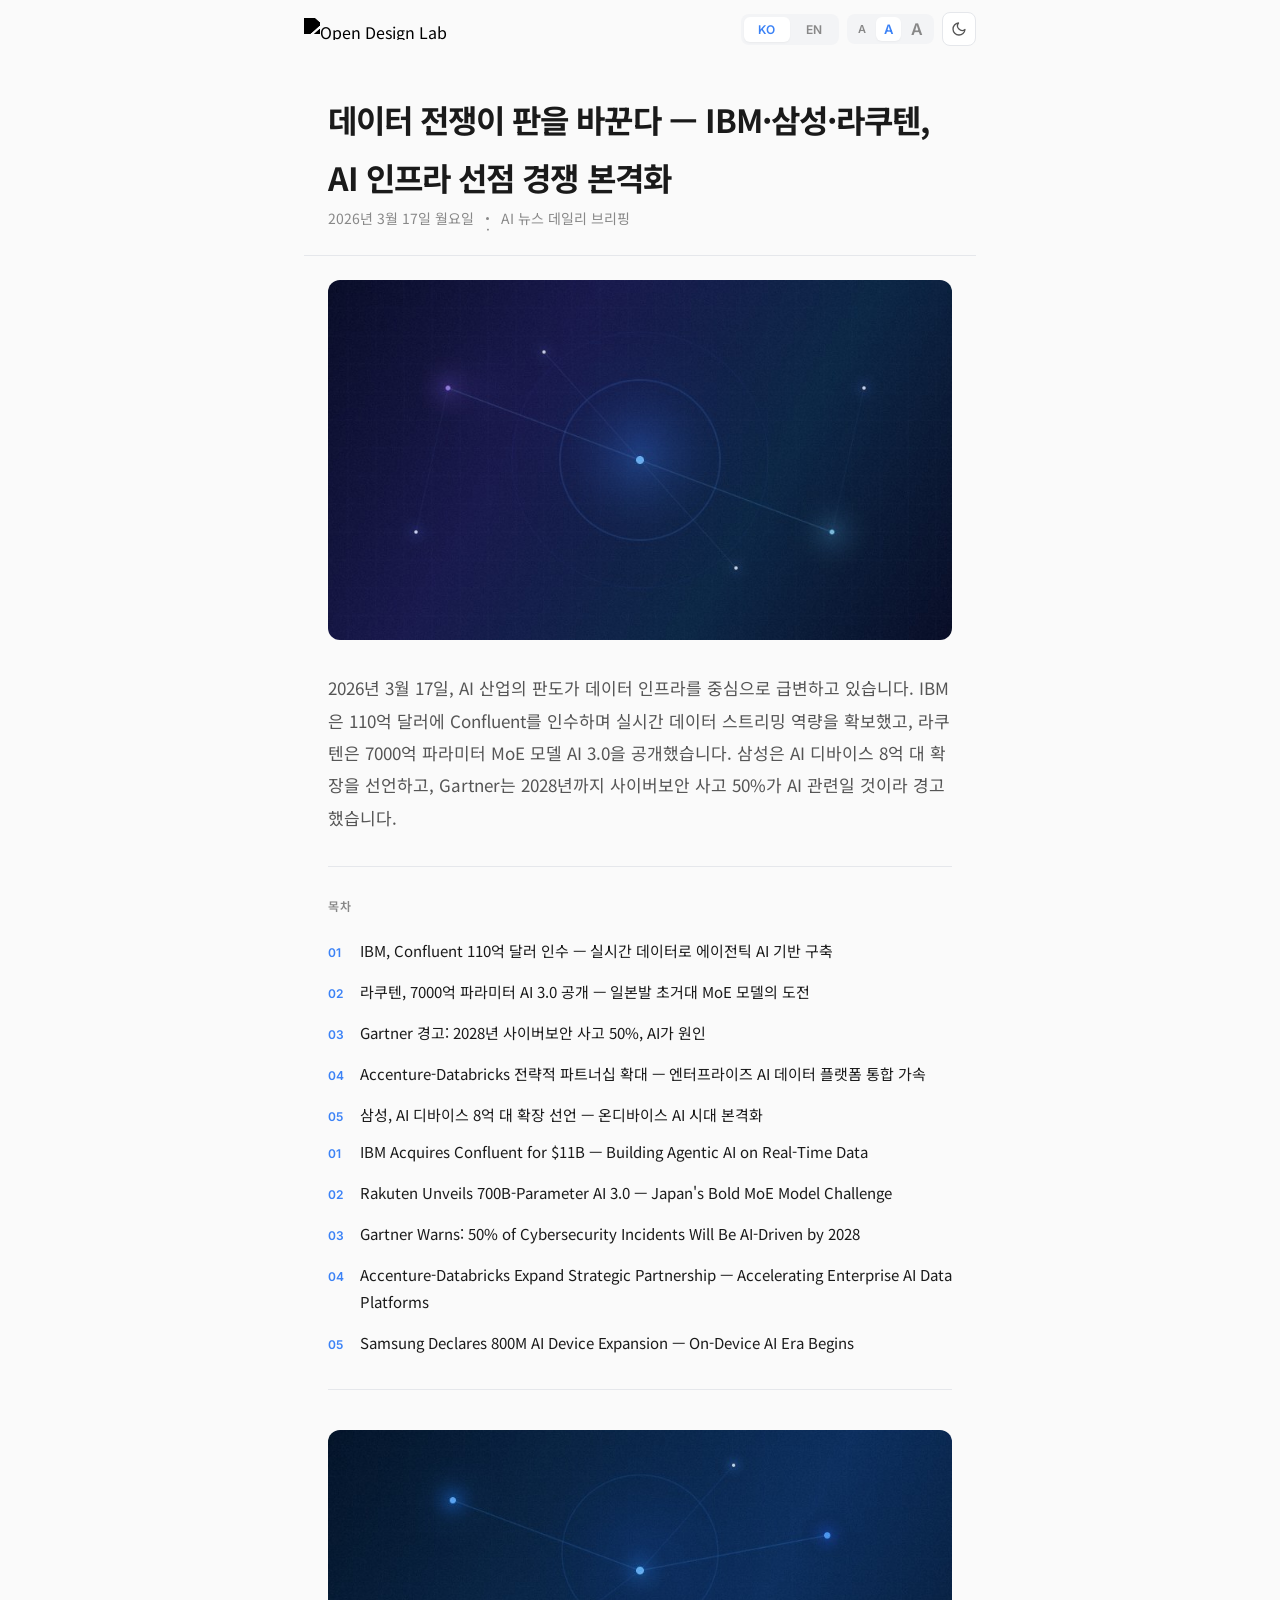
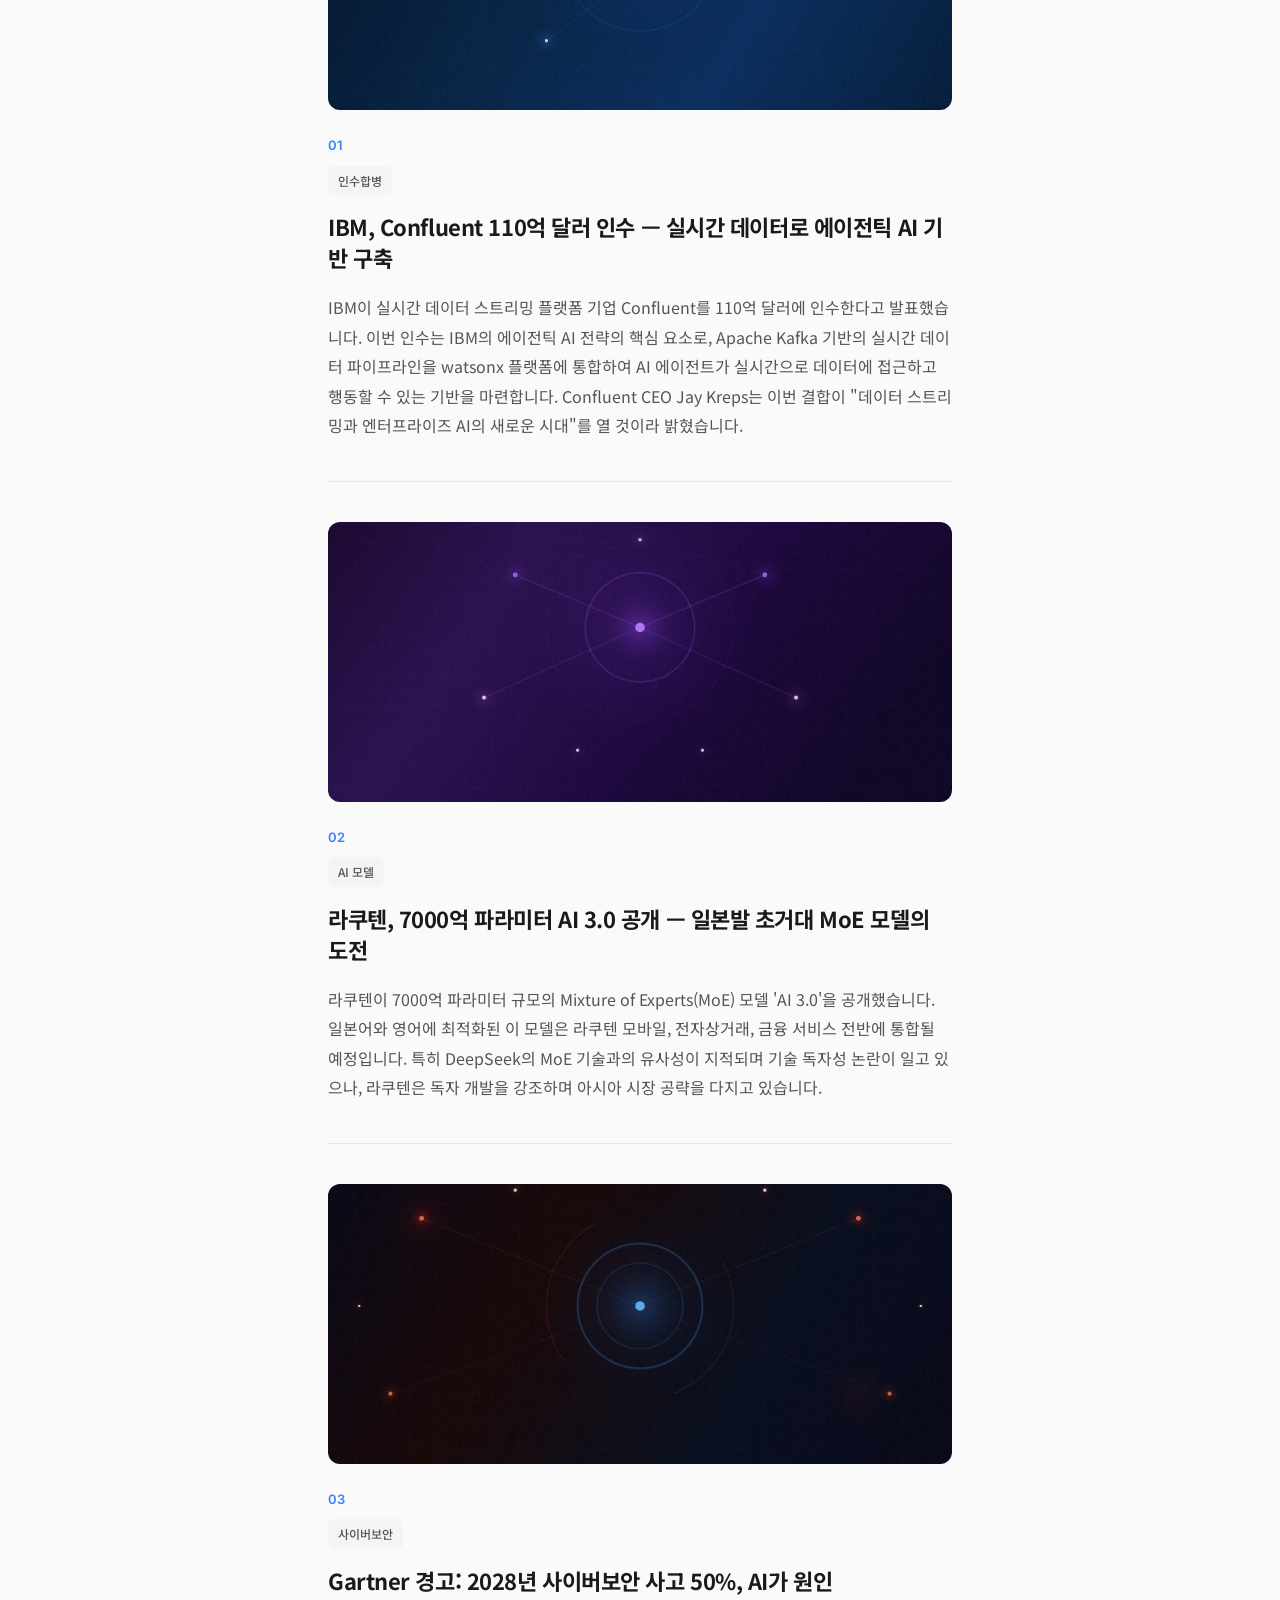
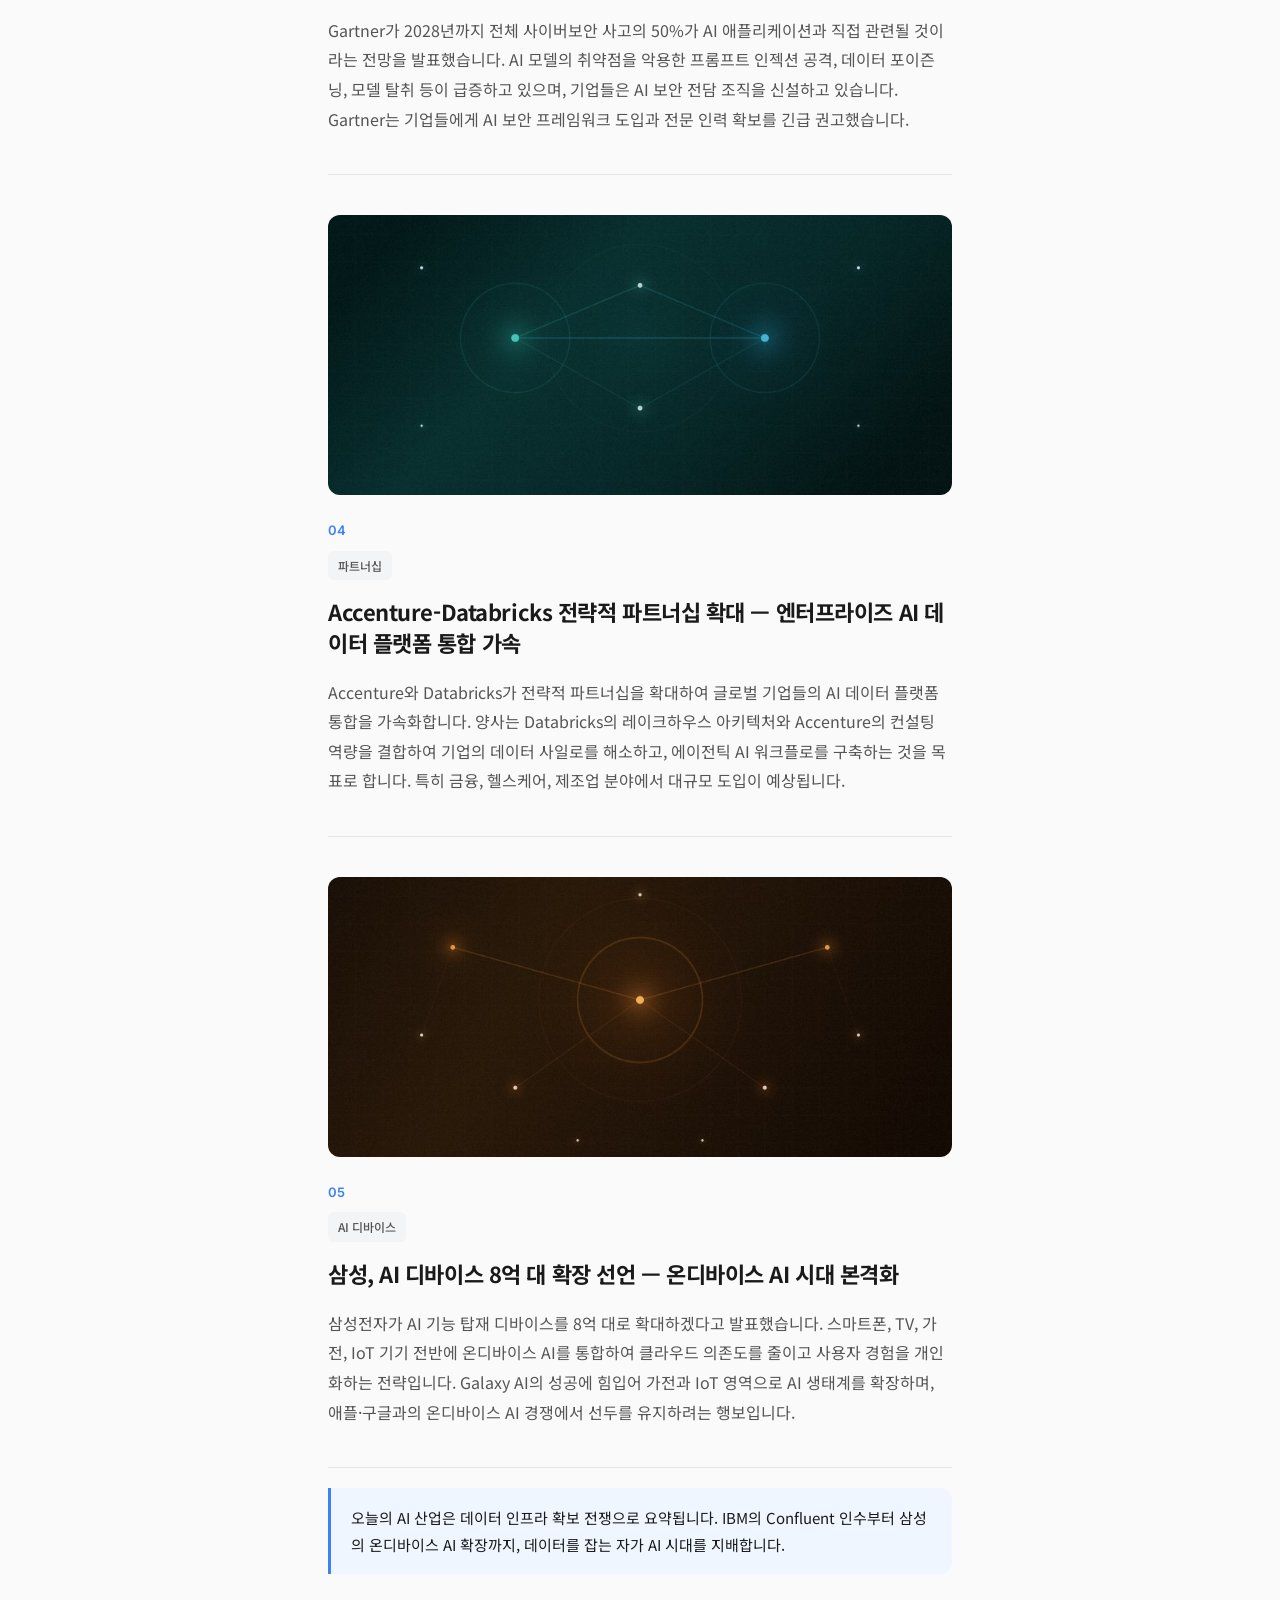
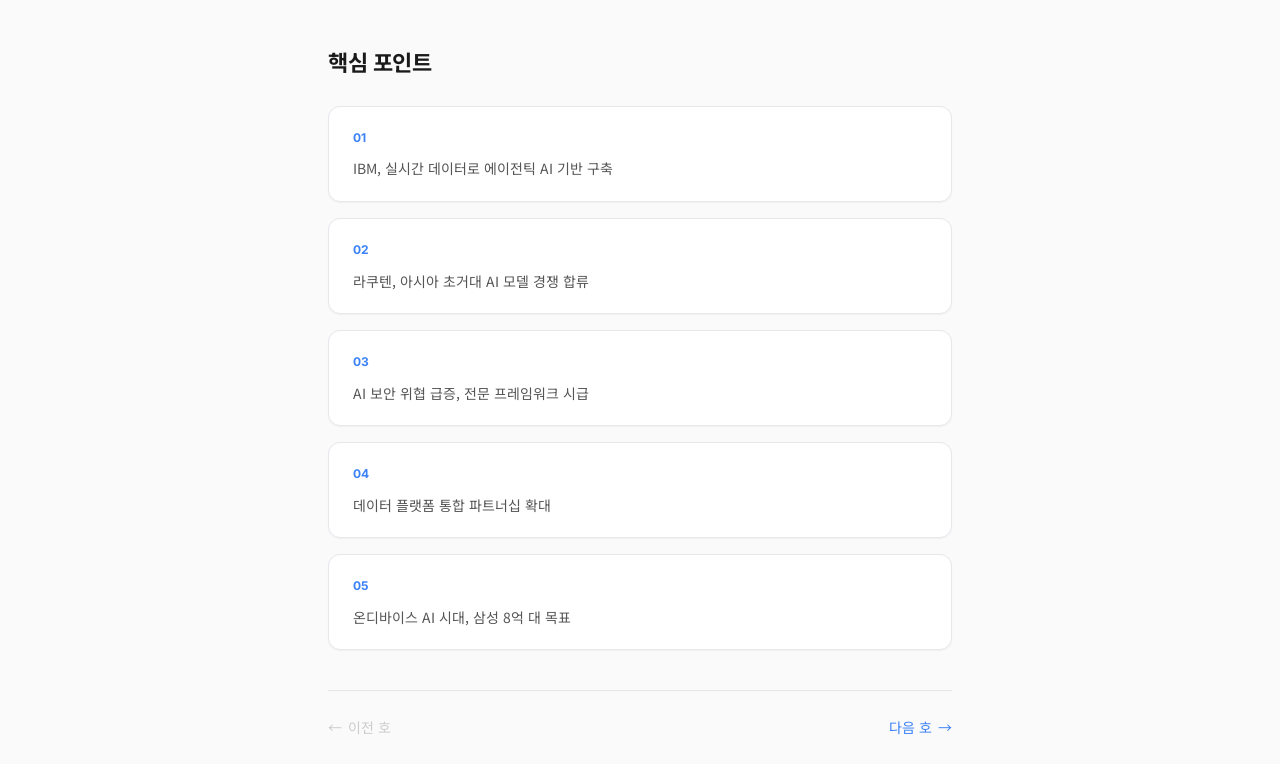
==== commit 64ff4297: "Fix TOC layout: add CSS for nav links to display as flex column" ====
--- a/2026_03_17_AI_Daily.html
+++ b/2026_03_17_AI_Daily.html
@@ -86,6 +86,9 @@
     .toc-num { font-family: 'Inter',sans-serif; font-size: 12px; font-weight: 600; color: var(--accent); min-width: 20px; }
     .toc-list a { font-size: 0.9375rem; color: var(--text-primary); text-decoration: none; transition: color 0.15s; }
     .toc-list a:hover { color: var(--accent); }
+    .toc nav a { display: flex; align-items: baseline; gap: 12px; font-size: 0.9375rem; color: var(--text-primary); text-decoration: none; transition: color 0.15s; padding: 5px 0; }
+    .toc nav a:hover { color: var(--accent); }
+    .toc nav .ko, .toc nav .en { display: flex; flex-direction: column; gap: 4px; }
     .section { padding: 40px 0; border-bottom: 1px solid var(--border); }
     .section:last-of-type { border-bottom: none; }
     .section-num { font-family: 'Inter',sans-serif; font-size: 13px; font-weight: 600; color: var(--accent); margin-bottom: 8px; }
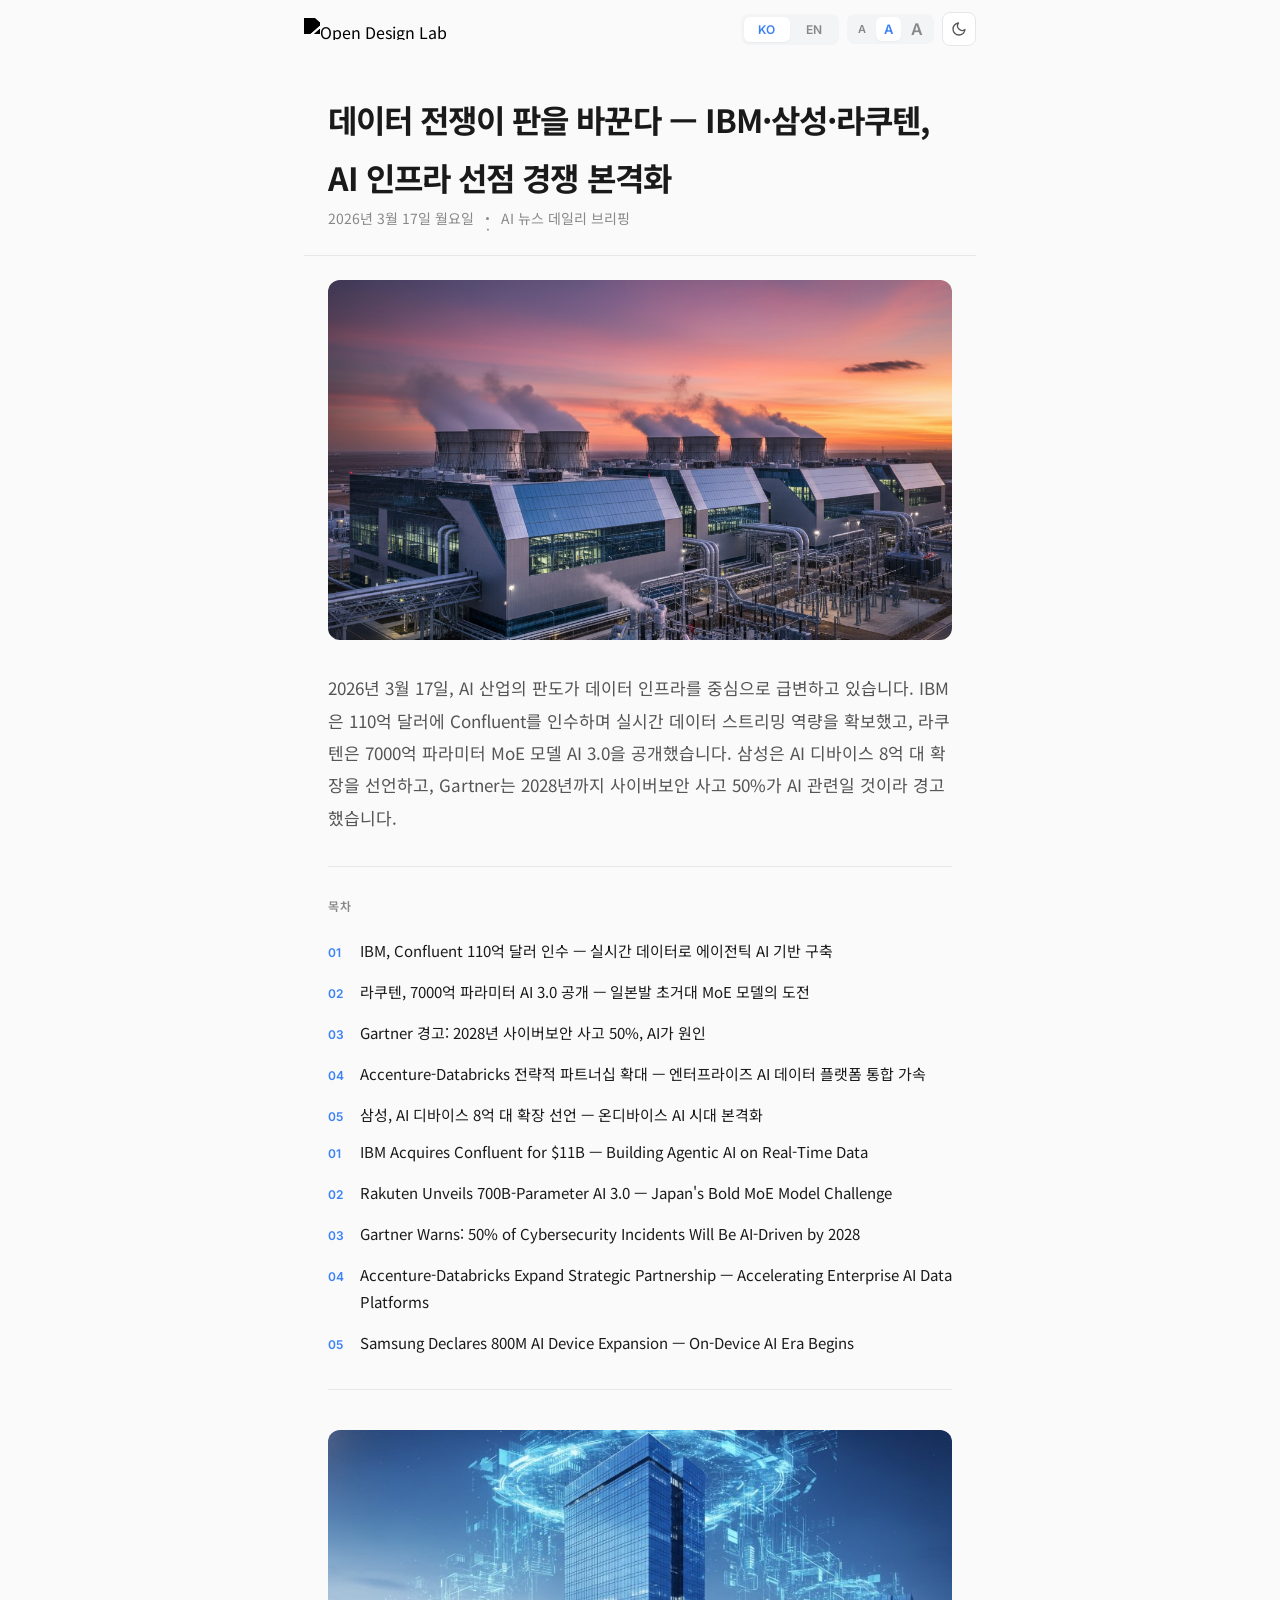
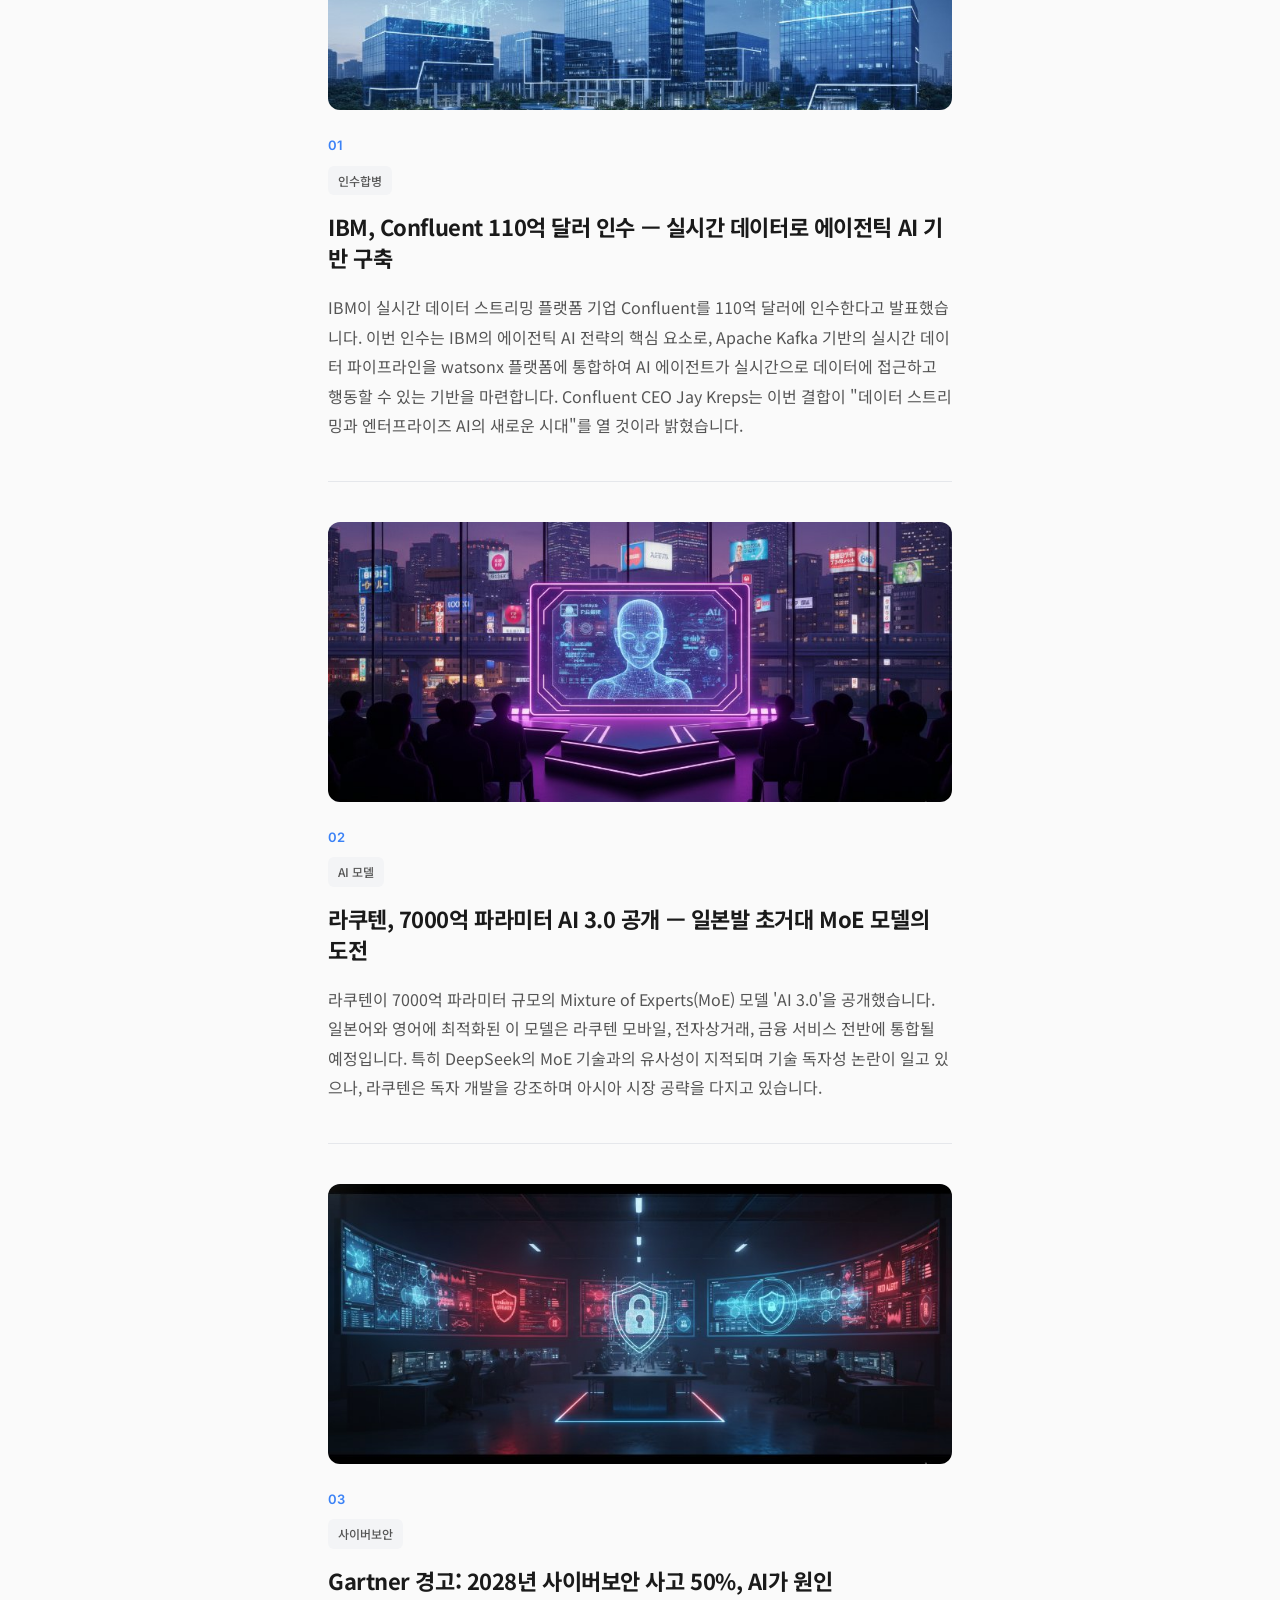
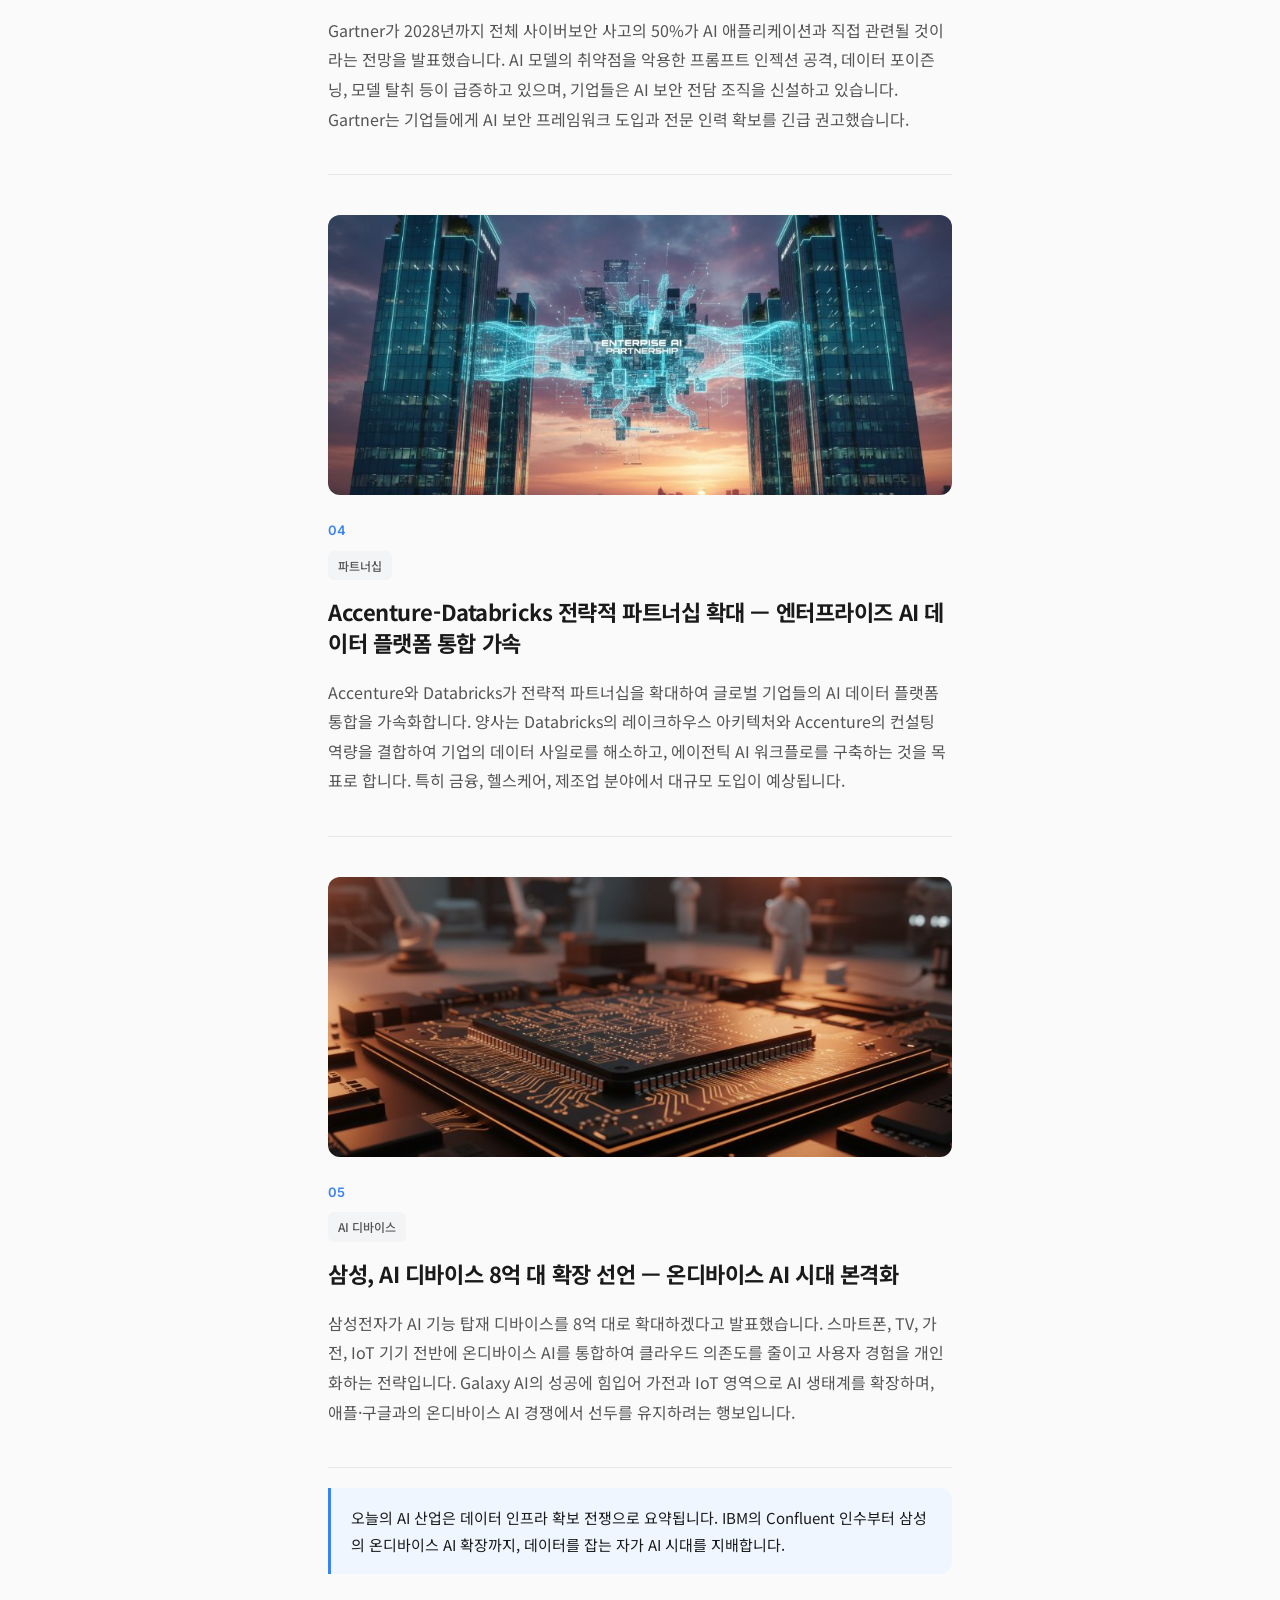
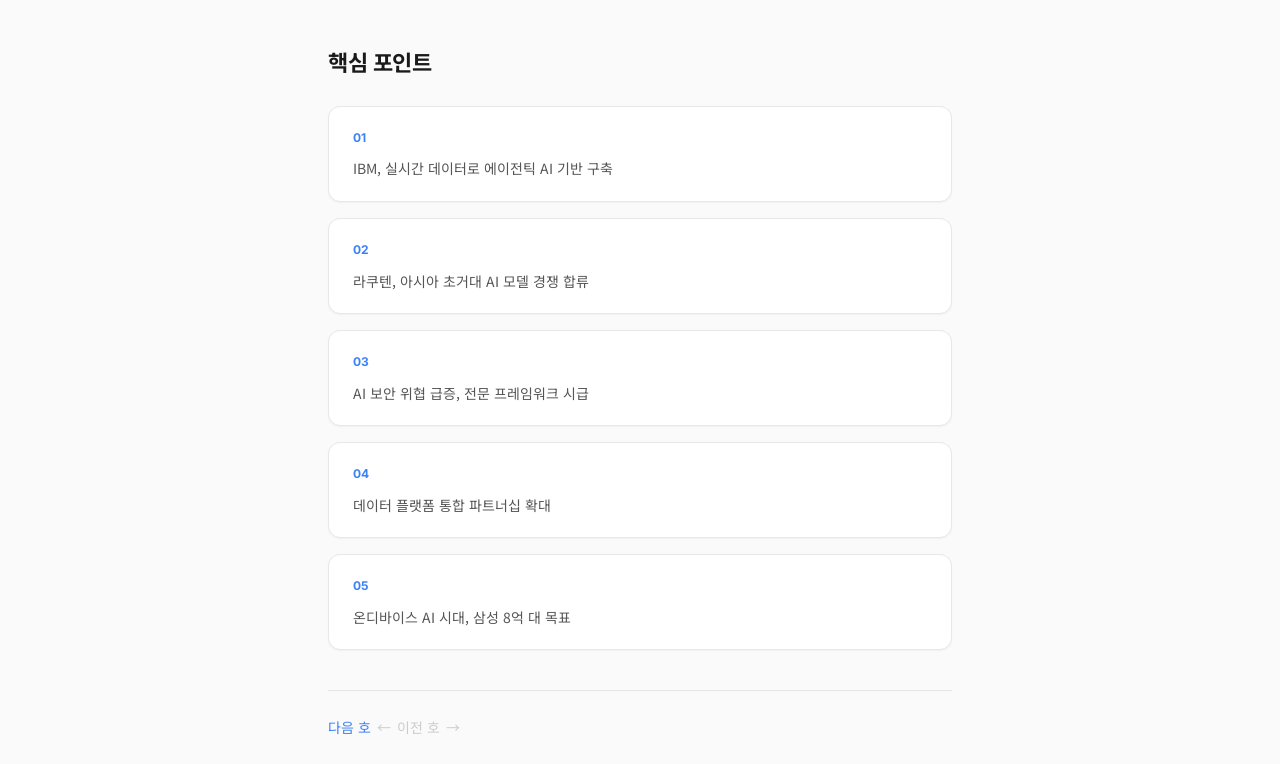
==== commit 079856fb: "Swap nav prev/next positions: 2026_03_17_AI_Daily.html" ====
--- a/2026_03_17_AI_Daily.html
+++ b/2026_03_17_AI_Daily.html
@@ -351,8 +351,8 @@
         </div>
 
         <div class="nav-issues">
-          <span class="nav-link disabled">← <span class="ko">이전 호</span><span class="en">Previous</span></span>
-          <a href="2026_03_18_AI_Daily.html" class="nav-link"><span class="ko">다음 호</span><span class="en">Next</span> →</a>
+          <a href="2026_03_18_AI_Daily.html" class="nav-link"><span class="ko">다음 호</span><span class="en">Previous</span></span>
+          <span class="nav-link disabled">← <span class="ko">이전 호</span><span class="en">Next</span> →</a>
         </div>
       </div>
     </main>
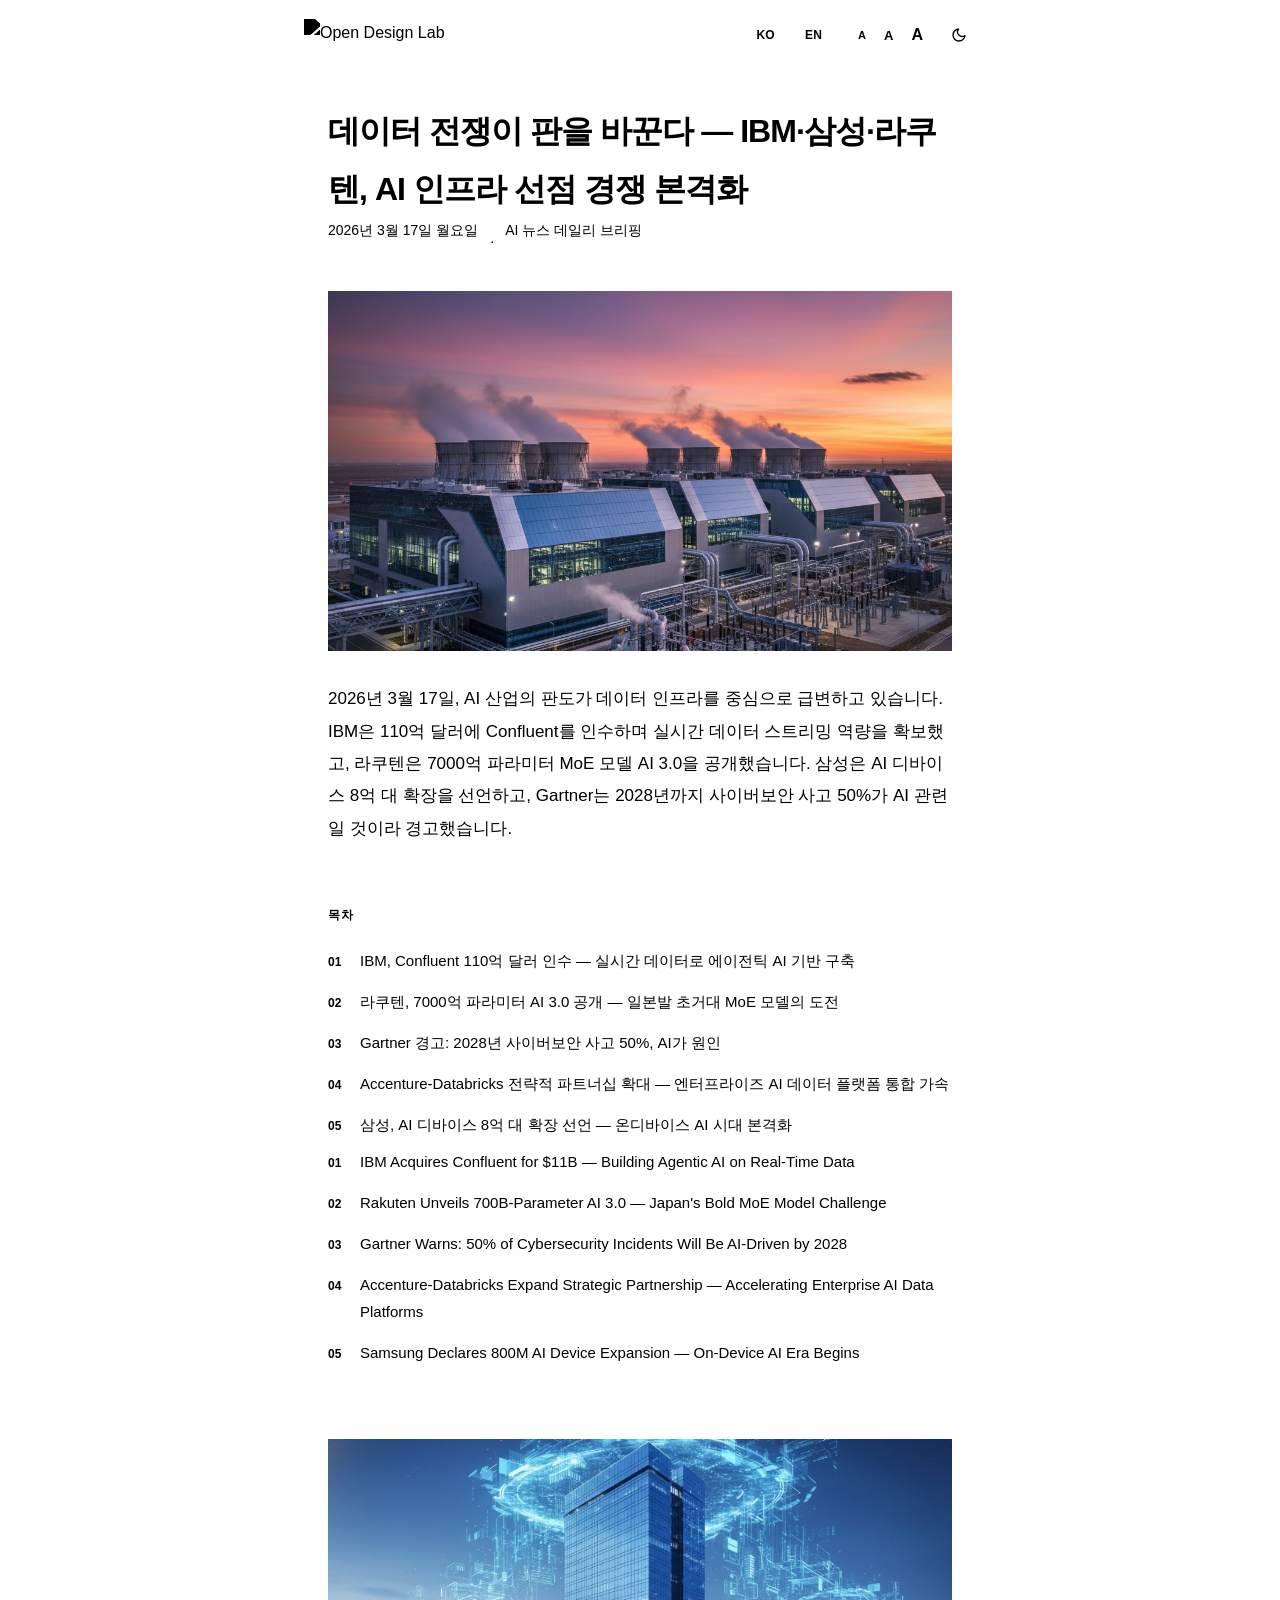
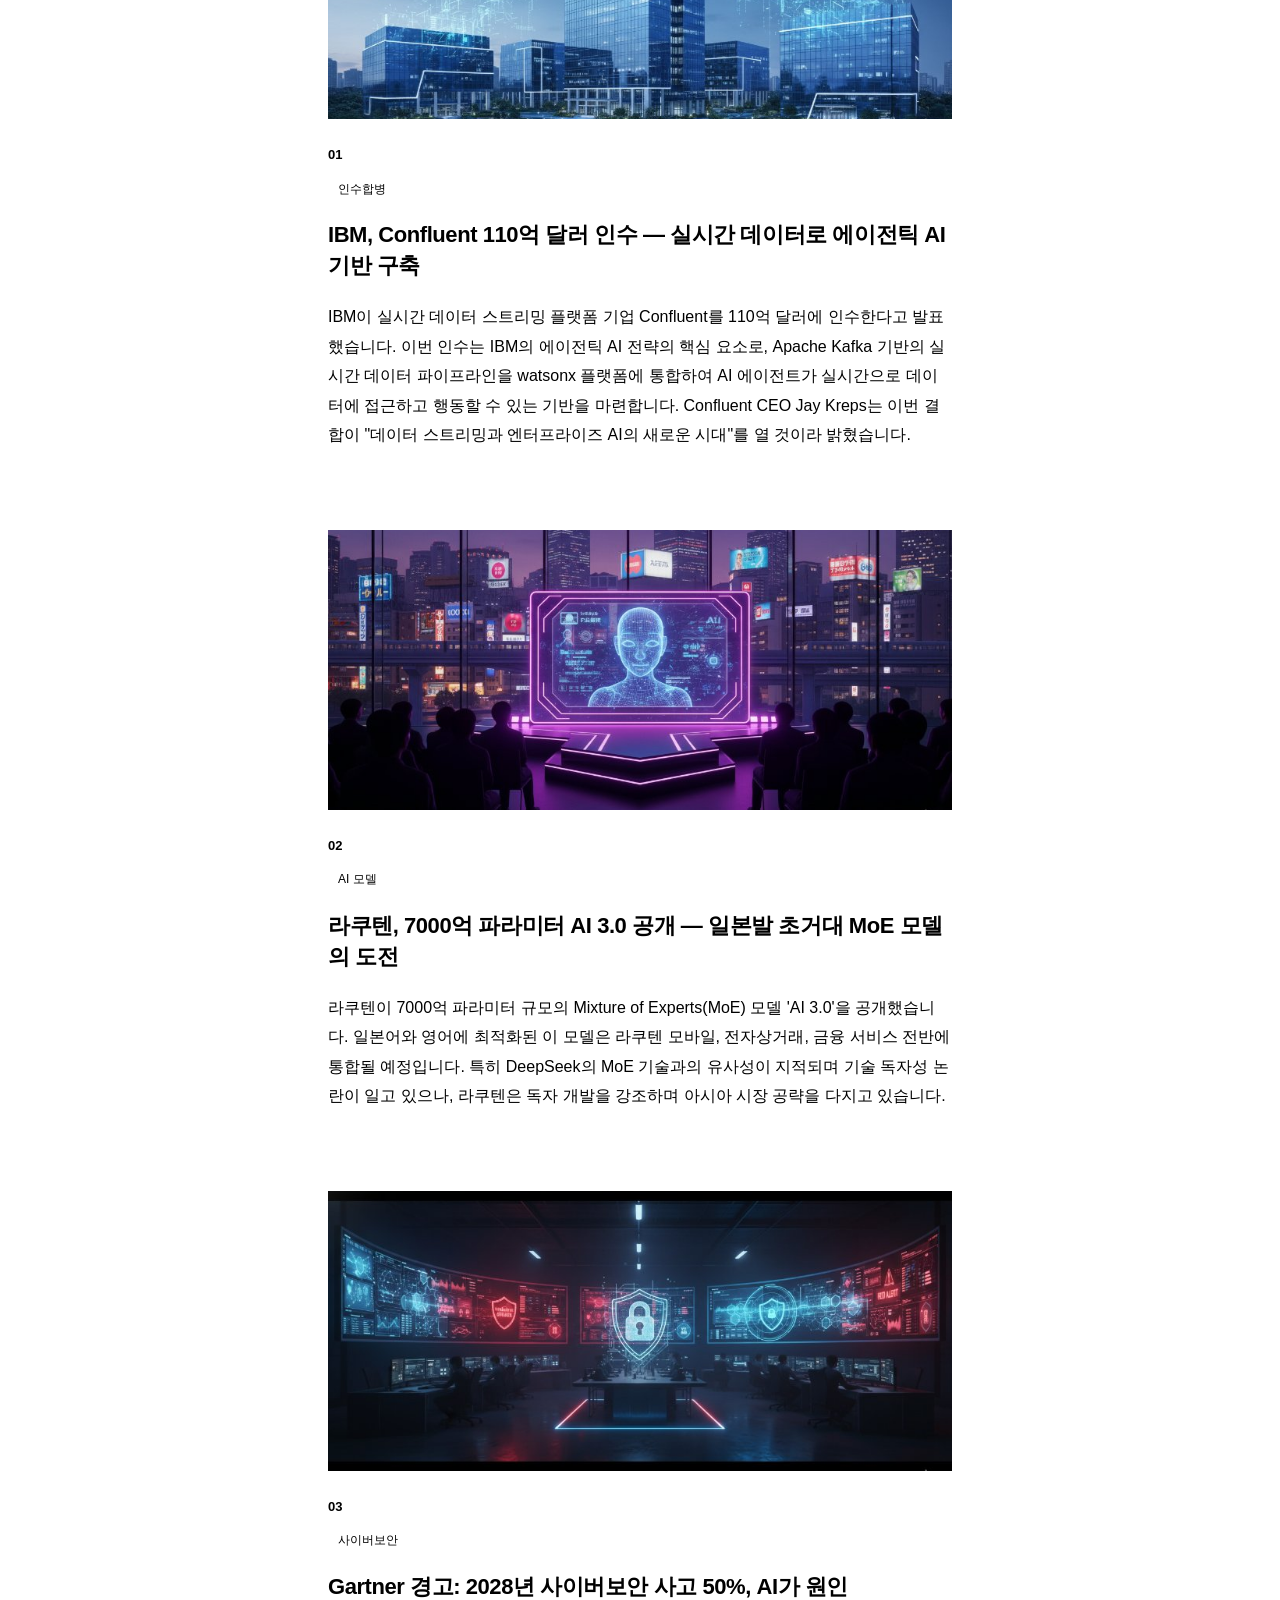
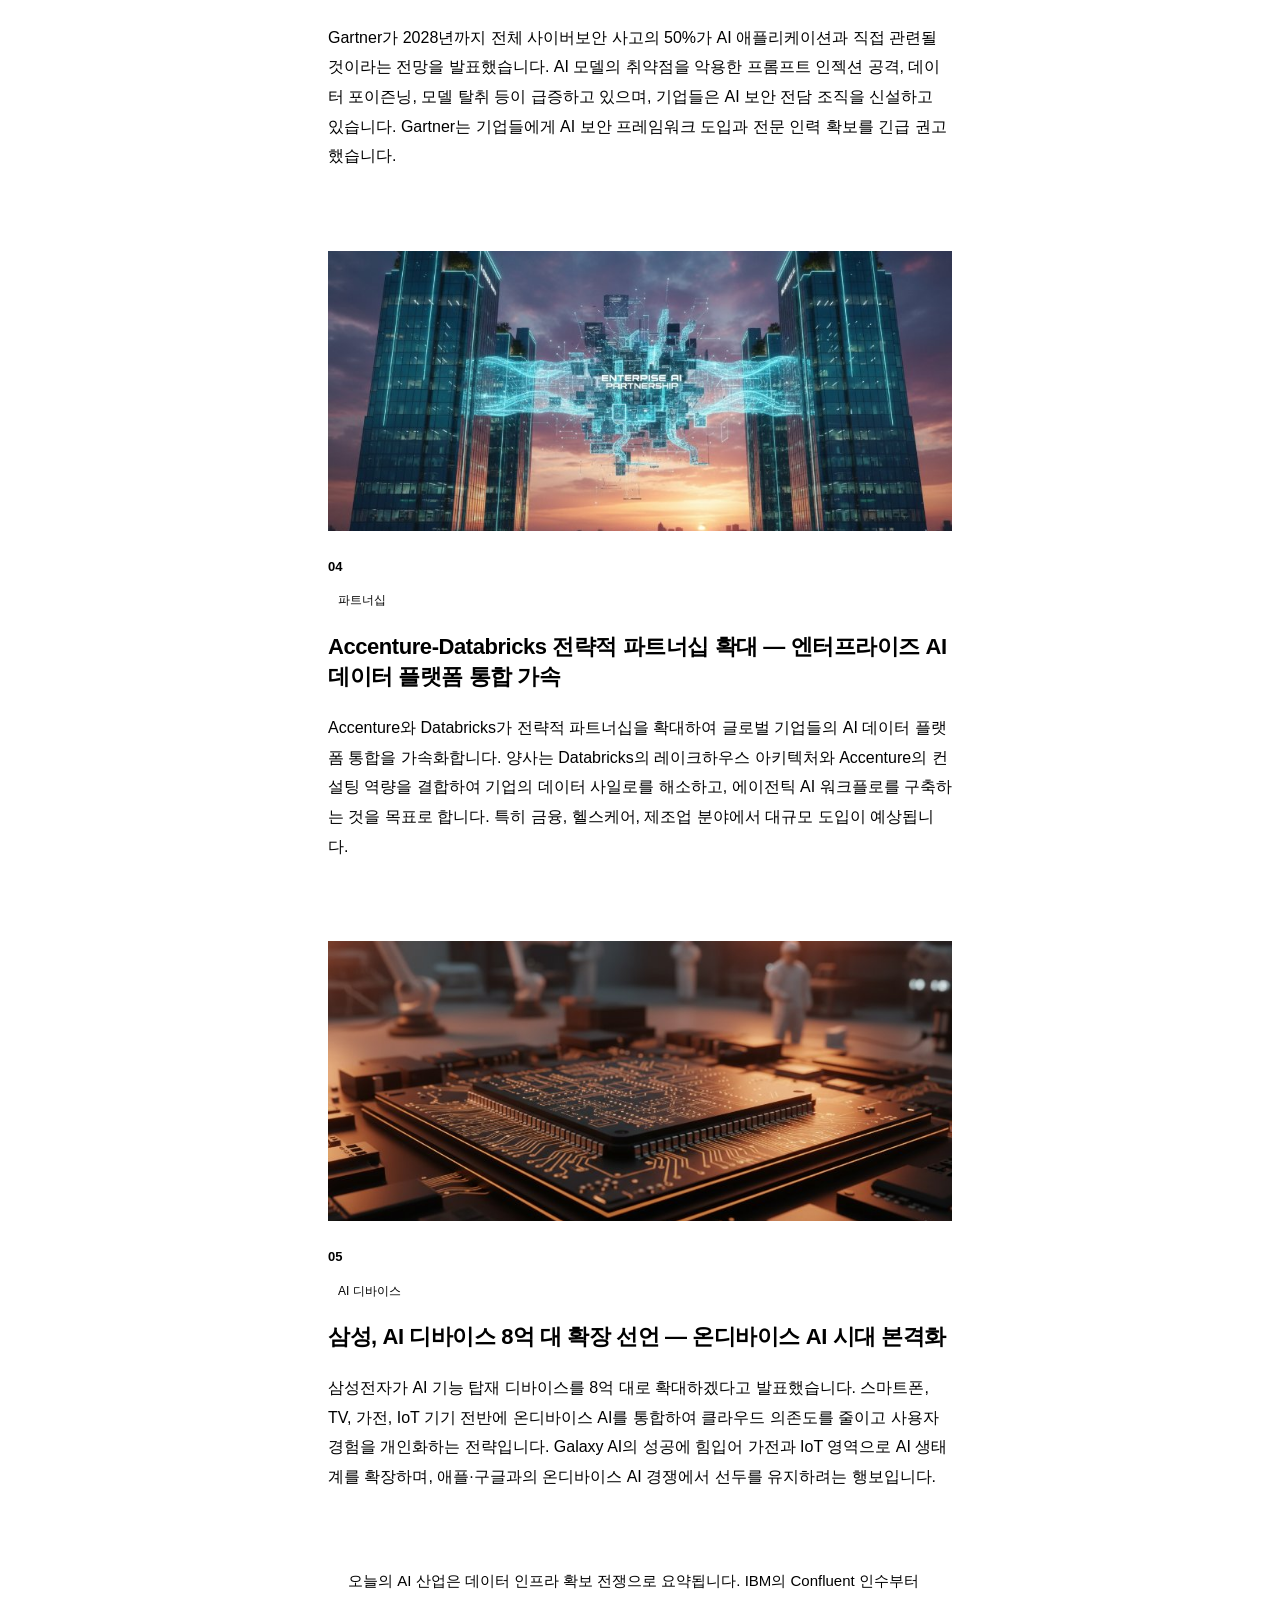
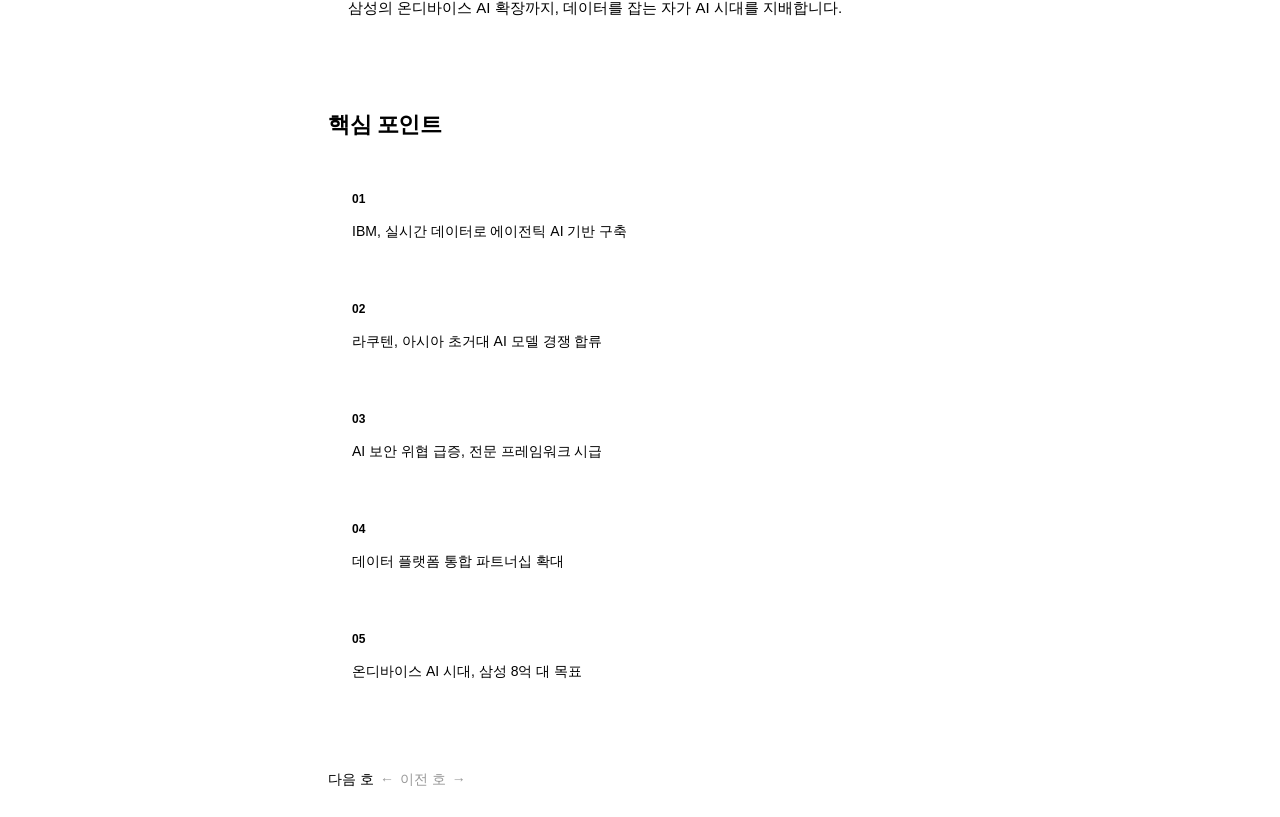
==== commit c9024de1: "refactor: strip common inline CSS from 2026_03_17" ====
--- a/2026_03_17_AI_Daily.html
+++ b/2026_03_17_AI_Daily.html
@@ -11,111 +11,125 @@
       document.documentElement.setAttribute('data-theme', t);
     })();
   </script>
-  <style>
-    @import url('https://fonts.googleapis.com/css2?family=Noto+Sans+KR:wght@300;400;500;600;700&family=Inter:wght@300;400;500;600;700&display=swap');
-
-    :root, [data-theme="light"] {
-      --bg: #fafafa; --surface: #ffffff; --text-primary: #1a1a1a; --text-secondary: #555555;
-      --text-tertiary: #888888; --accent: #3b82f6; --accent-light: #eff6ff; --border: #e5e7eb;
-      --tag-bg: #f3f4f6; --radius: 12px; --shadow-sm: 0 1px 2px rgba(0,0,0,0.04);
-      --shadow-md: 0 4px 16px rgba(0,0,0,0.06); --img-brightness: 1;
-    }
-    [data-theme="dark"] {
-      --bg: #111113; --surface: #1c1c1f; --text-primary: #e4e4e7; --text-secondary: #a1a1aa;
-      --text-tertiary: #71717a; --accent: #60a5fa; --accent-light: rgba(96,165,250,0.1);
-      --border: #27272a; --tag-bg: #27272a; --shadow-sm: 0 1px 2px rgba(0,0,0,0.2);
-      --shadow-md: 0 4px 16px rgba(0,0,0,0.3); --img-brightness: 0.85;
-    }
-
-    * { margin: 0; padding: 0; box-sizing: border-box; }
-    body { font-family: 'Noto Sans KR','Inter',-apple-system,BlinkMacSystemFont,sans-serif; background: var(--bg); color: var(--text-primary); line-height: 1.8; -webkit-font-smoothing: antialiased; transition: background 0.3s, color 0.3s; }
-    .container { max-width: 720px; margin: 0 auto; padding: 0 24px; }
-
-    .lang-toggle { display: flex; background: var(--tag-bg); border-radius: 8px; padding: 3px; gap: 2px; transition: background 0.3s; }
-    .lang-btn { font-family: 'Inter',sans-serif; font-size: 12px; font-weight: 600; padding: 5px 14px; border: none; border-radius: 6px; cursor: pointer; background: transparent; color: var(--text-tertiary); transition: all 0.2s; letter-spacing: 0.02em; }
-    .lang-btn.active { background: var(--surface); color: var(--accent); box-shadow: var(--shadow-sm); }
-    .lang-btn:hover:not(.active) { color: var(--text-primary); }
-
-    .theme-btn { width: 34px; height: 34px; border: 1px solid var(--border); border-radius: 8px; background: var(--surface); color: var(--text-secondary); cursor: pointer; display: flex; align-items: center; justify-content: center; transition: all 0.2s; flex-shrink: 0; }
-    .theme-btn:hover { color: var(--accent); border-color: var(--accent); }
-    .theme-btn svg { width: 16px; height: 16px; }
-    .theme-icon-moon, .theme-icon-sun { display: none; }
-    [data-theme="light"] .theme-icon-moon { display: block; }
-    [data-theme="dark"] .theme-icon-sun { display: block; }
-
-    .font-toggle { display: flex; background: var(--tag-bg); border-radius: 8px; padding: 3px; gap: 2px; transition: background 0.3s; }
-    .font-btn { font-family: 'Inter',sans-serif; font-weight: 600; padding: 4px 8px; border: none; border-radius: 6px; cursor: pointer; background: transparent; color: var(--text-tertiary); transition: all 0.2s; line-height: 1; }
-    .font-btn.active { background: var(--surface); color: var(--accent); box-shadow: var(--shadow-sm); }
-    .font-btn:hover:not(.active) { color: var(--text-primary); }
-    .font-btn-s { font-size: 11px; } .font-btn-m { font-size: 13px; } .font-btn-l { font-size: 16px; }
-    html { font-size: 16px; } html.fs-small { font-size: 14px; } html.fs-medium { font-size: 16px; } html.fs-large { font-size: 18px; }
-
-    .header-controls { display: flex; align-items: center; gap: 8px; }
-
-    .topbar { position: sticky; top: 0; z-index: 1000; background: var(--bg); border-bottom: 1px solid transparent; transition: background 0.3s, border-color 0.25s, box-shadow 0.25s; }
-    .topbar.scrolled { border-bottom-color: var(--border); box-shadow: 0 1px 8px rgba(0,0,0,0.06); }
-    [data-theme="dark"] .topbar.scrolled { box-shadow: 0 1px 8px rgba(0,0,0,0.25); }
-    .topbar-inner { max-width: 720px; margin: 0 auto; padding: 12px 24px; display: flex; align-items: center; justify-content: space-between; }
-    .header-left { display: flex; align-items: center; gap: 12px; }
-
-    .en { display: none; } .ko { display: inline; }
-    p.en, div.en, h1.en, h2.en, h3.en, li.en, span.en { display: none; }
-    p.ko, div.ko, h1.ko, h2.ko, h3.ko, li.ko, span.ko { display: block; }
-    span.ko { display: inline; } h1.ko, h2.ko, h3.ko { display: block; }
-    body.lang-en .en { display: inline; } body.lang-en .ko { display: none !important; }
-    body.lang-en p.en, body.lang-en div.en, body.lang-en h1.en, body.lang-en h2.en, body.lang-en h3.en { display: block; }
-    body.lang-en li.en { display: flex; } body.lang-en span.en { display: inline; }
-    body.lang-en p.ko, body.lang-en div.ko, body.lang-en h1.ko, body.lang-en h2.ko, body.lang-en h3.ko, body.lang-en li.ko, body.lang-en span.ko { display: none !important; }
-
-    header { border-bottom: 1px solid var(--border); padding: 32px 0 24px; }
-    .header-top { display: flex; align-items: center; justify-content: space-between; margin-bottom: 24px; }
-    .logo { display: flex; align-items: center; text-decoration: none; }
-    .logo img { height: 22px; width: auto; transition: filter 0.3s; }
-    [data-theme="light"] .logo img { filter: brightness(0) saturate(100%); }
-    [data-theme="dark"] .logo img { filter: none; }
+  <link rel="stylesheet" href="common.css">
+<style>
+.lang-btn { font-family: 'Inter',sans-serif; font-size: 12px; font-weight: 600; padding: 5px 14px; border: none; border-radius: 6px; cursor: pointer; background: transparent; color: var(--text-tertiary); transition: all 0.2s; letter-spacing: 0.02em; }
+
+.lang-btn.active { background: var(--surface); color: var(--accent); box-shadow: var(--shadow-sm); }
+
+.lang-btn:hover:not(.active) { color: var(--text-primary); }
+
+.theme-btn { width: 34px; height: 34px; border: 1px solid var(--border); border-radius: 8px; background: var(--surface); color: var(--text-secondary); cursor: pointer; display: flex; align-items: center; justify-content: center; transition: all 0.2s; flex-shrink: 0; }
+
+.theme-btn:hover { color: var(--accent); border-color: var(--accent); }
+
+.theme-btn svg { width: 16px; height: 16px; }
+
+.theme-icon-moon, .theme-icon-sun { display: none; }
+
+.font-toggle { display: flex; background: var(--tag-bg); border-radius: 8px; padding: 3px; gap: 2px; transition: background 0.3s; }
+
+.font-btn { font-family: 'Inter',sans-serif; font-weight: 600; padding: 4px 8px; border: none; border-radius: 6px; cursor: pointer; background: transparent; color: var(--text-tertiary); transition: all 0.2s; line-height: 1; }
+
+.font-btn.active { background: var(--surface); color: var(--accent); box-shadow: var(--shadow-sm); }
+
+.font-btn:hover:not(.active) { color: var(--text-primary); }
+
+.font-btn-s { font-size: 11px; }
+
+.font-btn-m { font-size: 13px; }
+
+.font-btn-l { font-size: 16px; }
+
+html.fs-small { font-size: 14px; }
+
+html.fs-medium { font-size: 16px; }
+
+html.fs-large { font-size: 18px; }
+
+.header-controls { display: flex; align-items: center; gap: 8px; }
+
+.header-left { display: flex; align-items: center; gap: 12px; }
+
+p.en, div.en, h1.en, h2.en, h3.en, li.en, span.en { display: none; }
+
+p.ko, div.ko, h1.ko, h2.ko, h3.ko, li.ko, span.ko { display: block; }
+
+span.ko { display: inline; }
+
+h1.ko, h2.ko, h3.ko { display: block; }
+
+header { border-bottom: 1px solid var(--border); padding: 32px 0 24px; }
+
+.header-top { display: flex; align-items: center; justify-content: space-between; margin-bottom: 24px; }
+
 .header-title { font-size: 2rem; font-weight: 700; line-height: 1.3; letter-spacing: -0.03em; margin-bottom: 12px; }
-    .header-meta { font-size: 14px; color: var(--text-tertiary); display: flex; align-items: center; gap: 12px; }
-    .header-meta .dot { width: 3px; height: 3px; border-radius: 50%; background: var(--text-tertiary); }
-
-    .lead { padding: 32px 0; border-bottom: 1px solid var(--border); }
-    .lead p { font-size: 1.0625rem; color: var(--text-secondary); line-height: 1.9; }
-    .toc { padding: 28px 0; border-bottom: 1px solid var(--border); }
-    .toc-title { font-size: 12px; font-weight: 600; text-transform: uppercase; letter-spacing: 0.08em; color: var(--text-tertiary); margin-bottom: 16px; }
-    .toc-list { list-style: none; display: flex; flex-direction: column; gap: 10px; }
-    .toc-list li { display: flex; align-items: baseline; gap: 12px; }
-    .toc-num { font-family: 'Inter',sans-serif; font-size: 12px; font-weight: 600; color: var(--accent); min-width: 20px; }
-    .toc-list a { font-size: 0.9375rem; color: var(--text-primary); text-decoration: none; transition: color 0.15s; }
-    .toc-list a:hover { color: var(--accent); }
-    .toc nav a { display: flex; align-items: baseline; gap: 12px; font-size: 0.9375rem; color: var(--text-primary); text-decoration: none; transition: color 0.15s; padding: 5px 0; }
-    .toc nav a:hover { color: var(--accent); }
-    .toc nav .ko, .toc nav .en { display: flex; flex-direction: column; gap: 4px; }
-    .section { padding: 40px 0; border-bottom: 1px solid var(--border); }
-    .section:last-of-type { border-bottom: none; }
-    .section-num { font-family: 'Inter',sans-serif; font-size: 13px; font-weight: 600; color: var(--accent); margin-bottom: 8px; }
-    .section h2 { font-size: 1.375rem; font-weight: 700; letter-spacing: -0.02em; margin-bottom: 20px; line-height: 1.4; }
-    .section p { font-size: 1rem; color: var(--text-secondary); margin-bottom: 16px; line-height: 1.85; }
-    .section p:last-child { margin-bottom: 0; }
-    .highlight-box { background: var(--accent-light); border-left: 3px solid var(--accent); padding: 16px 20px; border-radius: 0 var(--radius) var(--radius) 0; margin: 20px 0; transition: background 0.3s; }
-    .highlight-box p { color: var(--text-primary); font-size: 0.9375rem; margin-bottom: 0; }
-    .tag-row { display: flex; flex-wrap: wrap; gap: 8px; margin-bottom: 16px; }
-    .tag { font-size: 12px; font-weight: 500; color: var(--text-secondary); background: var(--tag-bg); padding: 4px 10px; border-radius: 6px; }
-    .takeaway { padding: 48px 0 40px; }
-    .takeaway h2 { font-size: 1.375rem; font-weight: 700; letter-spacing: -0.02em; margin-bottom: 24px; }
-    .takeaway-grid { display: grid; gap: 16px; }
-    .takeaway-card { background: var(--surface); border: 1px solid var(--border); border-radius: var(--radius); padding: 20px 24px; box-shadow: var(--shadow-sm); transition: background 0.3s, border-color 0.3s, box-shadow 0.3s; }
-    .takeaway-card .card-num { font-family: 'Inter',sans-serif; font-size: 12px; font-weight: 700; color: var(--accent); margin-bottom: 8px; }
-    .takeaway-card h3 { font-size: 1rem; font-weight: 600; margin-bottom: 8px; line-height: 1.4; }
-    .takeaway-card p { font-size: 0.875rem; color: var(--text-secondary); line-height: 1.75; }
-    footer { border-top: 1px solid var(--border); padding: 32px 0; text-align: center; }
-    footer p { font-size: 13px; color: var(--text-tertiary); line-height: 1.7; }
-    footer a { color: var(--accent); text-decoration: none; }
-    .nav-issues { display: flex; justify-content: space-between; align-items: center; padding: 24px 0; border-top: 1px solid var(--border); margin-top: 0; }
-    .nav-link { font-size: 14px; color: var(--accent); text-decoration: none; display: flex; align-items: center; gap: 6px; transition: opacity 0.2s; }
-    .nav-link:hover { opacity: 0.7; }
-    .nav-link.disabled { color: var(--text-tertiary); pointer-events: none; opacity: 0.4; }
-    .section-img { width: 100%; height: 280px; object-fit: cover; border-radius: var(--radius); margin-bottom: 24px; display: block; background: var(--tag-bg); filter: brightness(var(--img-brightness)); transition: filter 0.3s; }
-    .hero-img { width: 100%; height: 360px; object-fit: cover; border-radius: var(--radius); margin-top: 24px; display: block; background: var(--tag-bg); filter: brightness(var(--img-brightness)); transition: filter 0.3s; }
-    @media (max-width: 640px) {
+
+.header-meta { font-size: 14px; color: var(--text-tertiary); display: flex; align-items: center; gap: 12px; }
+
+.header-meta .dot { width: 3px; height: 3px; border-radius: 50%; background: var(--text-tertiary); }
+
+.lead { padding: 32px 0; border-bottom: 1px solid var(--border); }
+
+.lead p { font-size: 1.0625rem; color: var(--text-secondary); line-height: 1.9; }
+
+.toc { padding: 28px 0; border-bottom: 1px solid var(--border); }
+
+.toc-title { font-size: 12px; font-weight: 600; text-transform: uppercase; letter-spacing: 0.08em; color: var(--text-tertiary); margin-bottom: 16px; }
+
+.toc-list { list-style: none; display: flex; flex-direction: column; gap: 10px; }
+
+.toc-list li { display: flex; align-items: baseline; gap: 12px; }
+
+.toc-num { font-family: 'Inter',sans-serif; font-size: 12px; font-weight: 600; color: var(--accent); min-width: 20px; }
+
+.toc-list a { font-size: 0.9375rem; color: var(--text-primary); text-decoration: none; transition: color 0.15s; }
+
+.toc-list a:hover { color: var(--accent); }
+
+.toc nav a { display: flex; align-items: baseline; gap: 12px; font-size: 0.9375rem; color: var(--text-primary); text-decoration: none; transition: color 0.15s; padding: 5px 0; }
+
+.toc nav a:hover { color: var(--accent); }
+
+.toc nav .ko, .toc nav .en { display: flex; flex-direction: column; gap: 4px; }
+
+.section { padding: 40px 0; border-bottom: 1px solid var(--border); }
+
+.section:last-of-type { border-bottom: none; }
+
+.section-num { font-family: 'Inter',sans-serif; font-size: 13px; font-weight: 600; color: var(--accent); margin-bottom: 8px; }
+
+.section h2 { font-size: 1.375rem; font-weight: 700; letter-spacing: -0.02em; margin-bottom: 20px; line-height: 1.4; }
+
+.section p { font-size: 1rem; color: var(--text-secondary); margin-bottom: 16px; line-height: 1.85; }
+
+.section p:last-child { margin-bottom: 0; }
+
+.highlight-box { background: var(--accent-light); border-left: 3px solid var(--accent); padding: 16px 20px; border-radius: 0 var(--radius) var(--radius) 0; margin: 20px 0; transition: background 0.3s; }
+
+.highlight-box p { color: var(--text-primary); font-size: 0.9375rem; margin-bottom: 0; }
+
+.tag-row { display: flex; flex-wrap: wrap; gap: 8px; margin-bottom: 16px; }
+
+.tag { font-size: 12px; font-weight: 500; color: var(--text-secondary); background: var(--tag-bg); padding: 4px 10px; border-radius: 6px; }
+
+.takeaway { padding: 48px 0 40px; }
+
+.takeaway h2 { font-size: 1.375rem; font-weight: 700; letter-spacing: -0.02em; margin-bottom: 24px; }
+
+.takeaway-grid { display: grid; gap: 16px; }
+
+.takeaway-card { background: var(--surface); border: 1px solid var(--border); border-radius: var(--radius); padding: 20px 24px; box-shadow: var(--shadow-sm); transition: background 0.3s, border-color 0.3s, box-shadow 0.3s; }
+
+.takeaway-card .card-num { font-family: 'Inter',sans-serif; font-size: 12px; font-weight: 700; color: var(--accent); margin-bottom: 8px; }
+
+.takeaway-card h3 { font-size: 1rem; font-weight: 600; margin-bottom: 8px; line-height: 1.4; }
+
+.takeaway-card p { font-size: 0.875rem; color: var(--text-secondary); line-height: 1.75; }
+
+.hero-img { width: 100%; height: 360px; object-fit: cover; border-radius: var(--radius); margin-top: 24px; display: block; background: var(--tag-bg); filter: brightness(var(--img-brightness)); transition: filter 0.3s; }
+
+@media (max-width: 640px) {
       .container { padding: 0 16px; }
       .header-title { font-size: 1.5rem; }
       .section h2 { font-size: 1.1875rem; }
@@ -126,7 +140,7 @@
       .header-left { gap: 8px; }
       .topbar-inner { padding: 10px 16px; }
     }
-  </style>
+</style>
 </head>
 <body>
 
--- a/common.css
+++ b/common.css
@@ -0,0 +1,46 @@
+/* AI Daily - Common Styles */
+[data-theme="dark"] {
+  --bg: #111113; --surface: #1c1c1f; --text-primary: #e4e4e7; --text-secondary: #a1a1aa;
+  --text-tertiary: #71717a; --accent: #60a5fa; --accent-light: rgba(96,165,250,0.1);
+  --border: #27272a; --tag-bg: #27272a; --shadow-sm: 0 1px 2px rgba(0,0,0,0.2);
+  --shadow-md: 0 4px 16px rgba(0,0,0,0.3); --img-brightness: 0.85;
+}
+    * { margin: 0; padding: 0; box-sizing: border-box; }
+    body { font-family: 'Noto Sans KR','Inter',-apple-system,BlinkMacSystemFont,sans-serif; background: var(--bg); color: var(--text-primary); line-height: 1.8; -webkit-font-smoothing: antialiased; transition: background 0.3s, color 0.3s; }
+    .container { max-width: 720px; margin: 0 auto; padding: 0 24px; }
+    .lang-toggle { display: flex; background: var(--tag-bg); border-radius: 8px; padding: 3px; gap: 2px; transition: background 0.3s; }
+    [data-theme="light"] .theme-icon-moon { display: block; }
+    [data-theme="dark"] .theme-icon-sun { display: block; }
+    html { font-size: 16px; }
+    html.fs-small { font-size: 14px; }
+    html.fs-medium { font-size: 16px; }
+    html.fs-large { font-size: 18px; }
+    .topbar { position: sticky; top: 0; z-index: 1000; background: var(--bg); border-bottom: 1px solid transparent; transition: background 0.3s, border-color 0.25s, box-shadow 0.25s; }
+    .topbar.scrolled { border-bottom-color: var(--border); box-shadow: 0 1px 8px rgba(0,0,0,0.06); }
+    [data-theme="dark"] .topbar.scrolled { box-shadow: 0 1px 8px rgba(0,0,0,0.25); }
+    .topbar-inner { max-width: 720px; margin: 0 auto; padding: 18px 24px; display: flex; align-items: center; justify-content: space-between; }
+    .en { display: none; }
+    .ko { display: inline; }
+    body.lang-en .en { display: inline !important; }
+    body.lang-en .ko { display: none !important; }
+    body.lang-en p.en, body.lang-en div.en, body.lang-en h1.en, body.lang-en h2.en, body.lang-en h3.en { display: block !important; }
+    body.lang-en li.en { display: flex !important; }
+    body.lang-en span.en { display: inline !important; }
+    body.lang-en p.ko, body.lang-en div.ko, body.lang-en h1.ko, body.lang-en h2.ko, body.lang-en h3.ko, body.lang-en li.ko, body.lang-en span.ko { display: none !important; }
+    .logo { display: flex; align-items: center; text-decoration: none; }
+    .logo img { height: 32px; width: auto; transition: filter 0.3s; }
+    [data-theme="light"] .logo img { filter: brightness(0) saturate(100%); }
+    [data-theme="dark"] .logo img { filter: none; }
+    footer { border-top: 1px solid var(--border); padding: 32px 0; text-align: center; }
+    footer p { font-size: 13px; color: var(--text-tertiary); line-height: 1.7; }
+    footer a { color: var(--accent); text-decoration: none; }
+    .nav-issues { display: flex; justify-content: space-between; align-items: center; padding: 24px 0; border-top: 1px solid var(--border); margin-top: 0; }
+    .nav-link { font-size: 14px; color: var(--accent); text-decoration: none; display: flex; align-items: center; gap: 6px; transition: opacity 0.2s; }
+    .nav-link:hover { opacity: 0.7; }
+    .nav-link.disabled { color: var(--text-tertiary); pointer-events: none; opacity: 0.4; }
+    .section-img { width: 100%; height: 280px; object-fit: cover; border-radius: var(--radius); margin-bottom: 24px; display: block; background: var(--tag-bg); filter: brightness(var(--img-brightness)); transition: filter 0.3s; }
+    @media (max-width: 640px) {
+  .container { padding: 0 16px; } .header-title { font-size: 1.5rem; } .section h2 { font-size: 1.1875rem; }
+  .header-meta { flex-wrap: wrap; gap: 8px; } .header-meta .dot { display: none; }
+  .section-img { height: 200px; } .hero-img { height: 240px; } .header-left { gap: 8px; } .topbar-inner { padding: 10px 16px; }
+}
